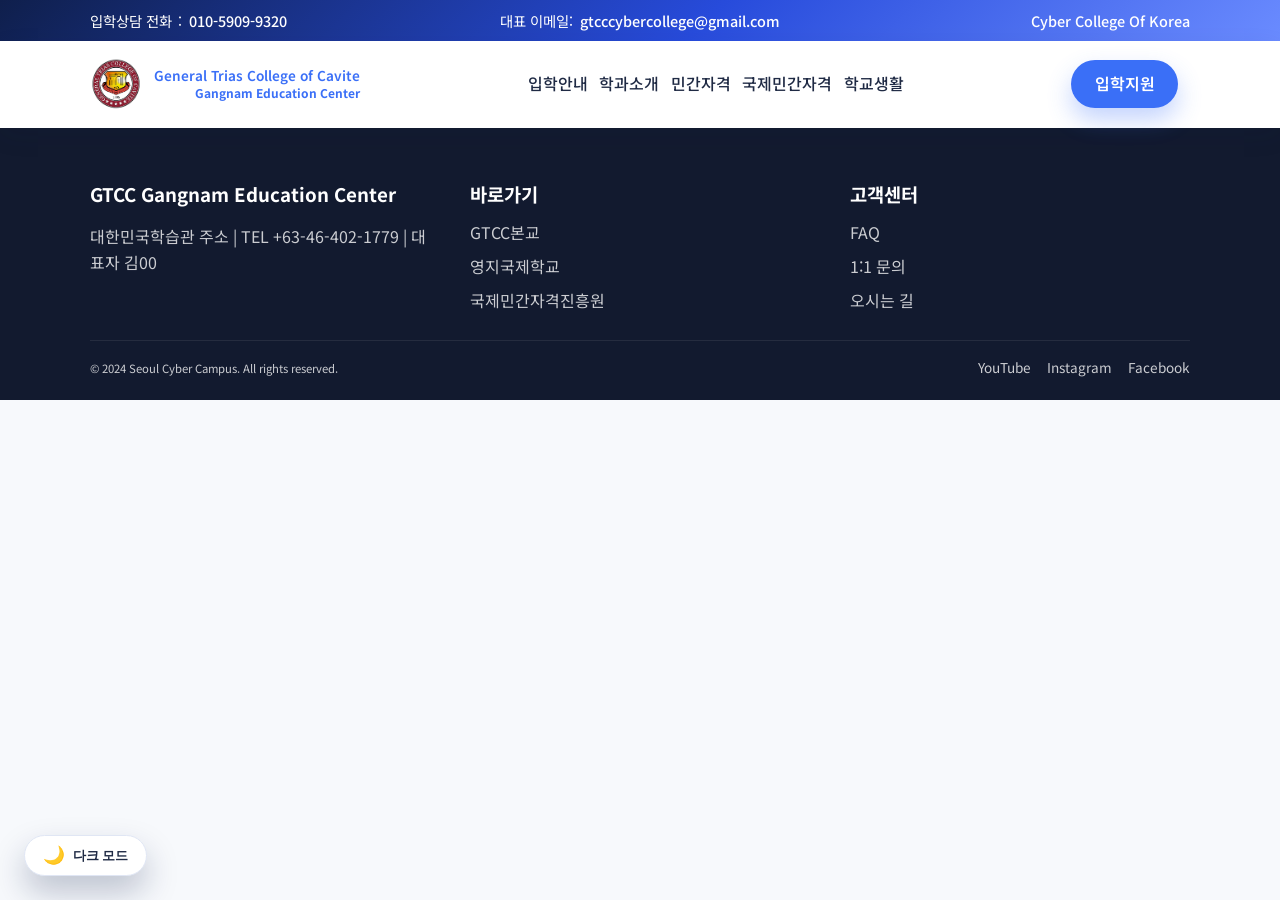
==== about.html @ 08adab17 "Initial commit" ====
<!DOCTYPE html>
<html lang="ko">
<head>
    <meta charset="UTF-8" />
    <meta name="viewport" content="width=device-width, initial-scale=1.0" />
    <title>대학소개 | GTCC</title>
    <link rel="icon" type="image/png" href="assets/icons/gtcc.png" />
    <link rel="stylesheet" href="assets/css/styles.css" />
    <link rel="preconnect" href="https://fonts.googleapis.com">
    <link rel="preconnect" href="https://fonts.gstatic.com" crossorigin>
    <link href="https://fonts.googleapis.com/css2?family=Noto+Sans+KR:wght@300;400;500;700&display=swap" rel="stylesheet">
</head>
<body>
    <div data-include="assets/partials/header.html"></div>

    <div data-include="assets/partials/footer.html"></div>

    <script src="assets/js/includes.js" defer></script>
    <script src="assets/js/main.js" defer></script>
</body>
</html>
---- assets/css/styles.css ----
:root {
    --primary: #3a6ff7;
    --primary-dark: #254fba;
    --accent: #ffe27a;
    --text: #1f2a44;
    --muted: #5c6884;
    --bg: #f7f9fc;
    --white: #ffffff;
    --border: #e0e6f4;
    font-family: 'Noto Sans KR', sans-serif;
}

body.theme-dark {
    --primary: #8596ff;
    --primary-dark: #5064e0;
    --accent: #ffd166;
    --text: #e6ecff;
    --muted: #a5b4d6;
    --bg: #0b1120;
    --white: #131d35;
    --border: rgba(133, 150, 210, 0.35);
    background: var(--bg);
    color: var(--text);
}

body.theme-dark a:hover,
body.theme-dark a:focus {
    color: var(--primary);
}

body.theme-dark .hero {
    --hero-background: radial-gradient(circle at top left, rgba(133, 150, 255, 0.18), transparent 60%),
        linear-gradient(135deg, #0f1c3d 0%, #050b1e 70%) !important;
    --hero-text-color: #e6ecff;
    --hero-body-color: rgba(230, 236, 255, 0.7);
}

body.theme-dark .quick-item,
body.theme-dark .highlight-card,
body.theme-dark .news-card,
body.theme-dark .guide-card,
body.theme-dark .stat-card,
body.theme-dark .resource-card,
body.theme-dark .detail-card,
body.theme-dark .program-card,
body.theme-dark .support-card,
body.theme-dark .contact-card,
body.theme-dark .info-card {
    box-shadow: 0 20px 40px rgba(2, 8, 26, 0.6);
}

body.theme-dark .site-footer {
    background: #080f1f;
    color: rgba(230, 236, 255, 0.82);
}

body.theme-dark .footer-links h3 {
    color: var(--text);
}

body.theme-dark .footer-bottom {
    border-top-color: rgba(133, 150, 210, 0.25);
}

* {
    box-sizing: border-box;
}

body {
    margin: 0;
    background: var(--bg);
    color: var(--text);
    font-family: 'Noto Sans KR', sans-serif;
    line-height: 1.6;
}



.sr-only {
    position: absolute;
    width: 1px;
    height: 1px;
    padding: 0;
    margin: -1px;
    overflow: hidden;
    clip: rect(0, 0, 0, 0);
    border: 0;
}

a {
    color: inherit;
    text-decoration: none;
}

a:hover,
a:focus {
    color: var(--primary-dark);
}

img {
    max-width: 100%;
    display: block;
}

.container {
    width: min(1100px, 92vw);
    margin: 0 auto;
}


.content-page {
    background: var(--white);
}

.page-hero {
    padding: 6rem 0 3rem;
    background: linear-gradient(135deg, var(--primary), var(--primary-dark));
    color: var(--white);
}

.page-hero .container {
    display: flex;
    flex-direction: column;
    gap: 0.75rem;
}

.page-category {
    display: inline-flex;
    align-items: center;
    gap: 0.25rem;
    padding: 0.35rem 0.8rem;
    border-radius: 999px;
    background: rgba(255, 255, 255, 0.18);
    font-size: 0.85rem;
    letter-spacing: 0.02em;
}

.page-body {
    padding: 3.5rem 0;
    background: var(--bg);
}

.page-body .container {
    display: grid;
    gap: 2.5rem;
    grid-template-columns: minmax(0, 2fr) minmax(0, 1fr);
    align-items: start;
}

.info-block,
.info-aside {
    background: var(--white);
    border-radius: 1.25rem;
    padding: 2.25rem;
    box-shadow: 0 20px 45px rgba(17, 29, 63, 0.08);
}

.info-block h2 {
    margin-top: 0;
    font-size: 1.75rem;
}

.info-list {
    margin: 1.5rem 0 0;
    padding-left: 1.2rem;
    display: grid;
    gap: 0.75rem;
    list-style: disc;
}

.info-list li {
    color: var(--muted);
    font-weight: 500;
}

.info-aside {
    display: flex;
    flex-direction: column;
    gap: 1rem;
}

.info-aside h3 {
    margin: 0;
    font-size: 1.25rem;
}

.info-aside__time {
    color: var(--muted);
    font-size: 0.95rem;
}

.info-aside .btn {
    text-align: center;
}

.map-section {
    position: relative;
    padding: clamp(3.5rem, 2.8rem + 2vw, 5rem) 0;
    background: linear-gradient(150deg, rgba(233, 240, 255, 0.65) 0%, rgba(255, 255, 255, 0.95) 55%, #ffffff 100%);
    overflow: hidden;
}

.map-section::before {
    content: "";
    position: absolute;
    top: -18%;
    right: -12%;
    width: clamp(16rem, 30vw, 24rem);
    height: clamp(16rem, 30vw, 24rem);
    background: radial-gradient(circle at center, rgba(58, 111, 247, 0.18), rgba(58, 111, 247, 0));
    filter: blur(0.25rem);
    z-index: 0;
}

.map-section::after {
    content: "";
    position: absolute;
    bottom: -22%;
    left: -16%;
    width: clamp(18rem, 32vw, 26rem);
    height: clamp(18rem, 32vw, 26rem);
    background: radial-gradient(circle at center, rgba(123, 154, 255, 0.12), rgba(123, 154, 255, 0));
    filter: blur(0.35rem);
    z-index: 0;
}

.map-section__grid {
    position: relative;
    display: grid;
    gap: clamp(1.8rem, 1.2rem + 2vw, 2.8rem);
    align-items: stretch;
    z-index: 1;
}

.map-card {
    background: var(--white);
    border-radius: 1.35rem;
    padding: clamp(1.75rem, 1.4rem + 1vw, 2.5rem);
    box-shadow: 0 28px 55px rgba(17, 29, 63, 0.12);
}

.map-section__details.map-card {
    padding: clamp(1.15rem, 0.95rem + 0.7vw, 1.7rem);
}

.map-section__details h2 {
    margin: 0 0 1rem;
    font-size: clamp(1.55rem, 1.2rem + 1.5vw, 1.95rem);
}

.map-section__details {
    display: flex;
    flex-direction: column;
    gap: clamp(0.75rem, 0.6rem + 0.5vw, 1.05rem);
}

.map-section__intro,
.map-section__details p {
    color: var(--muted);
    line-height: 1.8;
    font-size: clamp(0.98rem, 0.92rem + 0.4vw, 1.08rem);
}

.map-meta {
    margin-top: clamp(1.35rem, 1rem + 1vw, 1.85rem);
}

.map-section__details .map-meta {
    margin-top: clamp(0.9rem, 0.7rem + 0.6vw, 1.2rem);
}

.map-meta dl {
    margin: 0;
    display: grid;
    gap: clamp(0.65rem, 0.5rem + 0.4vw, 0.85rem);
}

.map-meta__row {
    display: grid;
    gap: 0.35rem;
}

.map-meta__row dt {
    font-weight: 700;
    color: var(--text);
    font-size: clamp(0.95rem, 0.9rem + 0.3vw, 1rem);
}

.map-meta__row dd {
    margin: 0;
    color: var(--muted);
    font-weight: 500;
    font-size: clamp(0.95rem, 0.88rem + 0.35vw, 1.05rem);
}

.map-section__embed {
    display: flex;
    flex-direction: column;
    gap: clamp(0.65rem, 0.55rem + 0.3vw, 0.9rem);
}

.map-section__embed.map-card {
    padding: clamp(1.3rem, 1.1rem + 0.9vw, 2.1rem);
}

.map-embed {
    position: relative;
    padding-bottom: 56.25%;
    height: 0;
    border-radius: 1.15rem;
    overflow: hidden;
    box-shadow: 0 24px 55px rgba(17, 29, 63, 0.12);
}

.map-embed iframe {
    position: absolute;
    inset: 0;
    width: 100%;
    height: 100%;
    border: 0;
}

.map-caption {
    margin: 0;
    font-size: clamp(0.88rem, 0.82rem + 0.3vw, 0.95rem);
    color: var(--muted);
}

.map-section__cta {
    margin-top: clamp(0.85rem, 0.7rem + 0.6vw, 1.2rem);
    width: fit-content;
}

.page-detail {
    padding: 3rem 0 5rem;
}

.page-detail .container {
    max-width: 860px;
}

.page-detail h2 {
    font-size: 1.75rem;
    margin-bottom: 1rem;
}

.page-detail p {
    color: var(--muted);
    font-size: 1.05rem;
    line-height: 1.8;
}

.info-block p {
    margin-top: 1rem;
    color: var(--muted);
    line-height: 1.7;
}

.info-block .lead {
    font-size: 1.05rem;
    font-weight: 600;
    color: var(--primary-dark);
}

.info-aside__lead {
    color: var(--muted);
    line-height: 1.6;
}

.contact-list {
    margin: 0;
    padding: 0;
    list-style: none;
    display: grid;
    gap: 0.75rem;
}

.contact-list li {
    display: flex;
    justify-content: space-between;
    gap: 1rem;
    font-weight: 600;
    color: var(--text);
}

.contact-list span {
    color: var(--muted);
    font-weight: 500;
}

.detail-grid {
    display: grid;
    gap: 1.75rem;
}

.detail-card {
    background: var(--white);
    border-radius: 1.25rem;
    padding: 2rem;
    box-shadow: 0 16px 40px rgba(17, 29, 63, 0.08);
}

.detail-card h3 {
    margin-top: 0;
    font-size: 1.35rem;
}

.detail-card p,
.detail-card li {
    color: var(--muted);
    line-height: 1.7;
}

.detail-card ul {
    margin: 1rem 0 0;
    padding-left: 1.1rem;
    display: grid;
    gap: 0.6rem;
}

.data-table {
    width: 100%;
    border-collapse: collapse;
    margin-top: 1.5rem;
    font-size: 0.98rem;
}

.data-table thead {
    background: var(--bg);
}

.data-table th,
.data-table td {
    border: 1px solid rgba(24, 37, 64, 0.08);
    padding: 0.85rem 1rem;
    text-align: left;
}

.badge-list {
    display: flex;
    flex-wrap: wrap;
    gap: 0.6rem;
    margin-top: 1rem;
}

.badge-list span {
    display: inline-flex;
    align-items: center;
    padding: 0.4rem 0.85rem;
    border-radius: 999px;
    background: rgba(58, 111, 247, 0.12);
    color: var(--primary-dark);
    font-weight: 600;
    font-size: 0.9rem;
}

.timeline {
    margin-top: 1.5rem;
    display: grid;
    gap: 1.1rem;
}

.timeline-item {
    border-left: 3px solid var(--primary);
    padding-left: 1rem;
}

.timeline-item strong {
    display: block;
    color: var(--text);
}

.resource-grid {
    display: grid;
    gap: 1rem;
}

.resource-grid a {
    display: inline-flex;
    align-items: center;
    justify-content: space-between;
    padding: 0.9rem 1.1rem;
    border-radius: 0.9rem;
    background: var(--bg);
    color: var(--text);
    font-weight: 600;
}

.resource-grid a span {
    color: var(--muted);
    font-weight: 500;
}

.status-grid {
    display: grid;
    gap: 1rem;
}

.status-card {
    display: flex;
    justify-content: space-between;
    padding: 1.2rem 1.4rem;
    border-radius: 1rem;
    background: var(--bg);
}

.status-card strong {
    font-size: 1.4rem;
    color: var(--primary-dark);
}

.status-card span {
    color: var(--muted);
}

.highlight-list {
    margin-top: 1.25rem;
    display: grid;
    gap: 0.75rem;
}

.highlight-list li {
    background: var(--bg);
    border-radius: 0.85rem;
    padding: 0.9rem 1.1rem;
    list-style: none;
    color: var(--muted);
    font-weight: 500;
}

.document-callout {
    margin-top: 1.5rem;
    padding: 1.1rem 1.3rem;
    border-radius: 0.9rem;
    background: rgba(58, 111, 247, 0.12);
    color: var(--primary-dark);
    font-weight: 600;
}

@media (min-width: 768px) {
    .detail-grid {
        grid-template-columns: repeat(2, minmax(0, 1fr));
    }

    .resource-grid {
        grid-template-columns: repeat(2, minmax(0, 1fr));
    }

    .status-grid {
        grid-template-columns: repeat(2, minmax(0, 1fr));
    }

    .map-section__grid {
        grid-template-columns: minmax(0, 1fr) minmax(0, 1.1fr);
        align-items: start;
    }
}

@media (max-width: 960px) {
    .page-body .container {
        grid-template-columns: 1fr;
    }
}

@media (max-width: 640px) {
    .detail-grid {
        grid-template-columns: 1fr;
    }

    .resource-grid {
        grid-template-columns: 1fr;
    }

    .status-grid {
        grid-template-columns: 1fr;
    }

    .map-card {
        border-radius: 1.1rem;
        padding: 1.6rem;
        box-shadow: 0 18px 40px rgba(17, 29, 63, 0.14);
    }

    .map-section__cta {
        width: 100%;
    }
}

.btn {
    display: inline-flex;
    align-items: center;
    justify-content: center;
    padding: 0.65rem 1.4rem;
    border-radius: 999px;
    font-weight: 600;
    border: 1px solid transparent;
    transition: transform 0.2s ease, box-shadow 0.2s ease;
}

.btn.primary {
    background: var(--primary);
    color: var(--white);
    box-shadow: 0 12px 24px rgba(58, 111, 247, 0.3);
}

.btn.primary:hover,
.btn.primary:focus {
    background: var(--primary-dark);
    transform: translateY(-1px);
}

.btn.ghost {
    background: transparent;
    color: var(--primary);
    border-color: var(--primary);
}

.btn.ghost:hover,
.btn.ghost:focus {
    background: rgba(58, 111, 247, 0.08);
    transform: translateY(-1px);
}

.dark-mode-toggle {
    position: fixed;
    left: 1.5rem;
    bottom: 1.5rem;
    display: inline-flex;
    align-items: center;
    gap: 0.5rem;
    padding: 0.65rem 1.1rem;
    border-radius: 999px;
    background: var(--white);
    color: var(--text);
    border: 1px solid var(--border);
    box-shadow: 0 16px 32px rgba(15, 31, 76, 0.25);
    cursor: pointer;
    z-index: 80;
    transition: transform 0.3s ease, box-shadow 0.3s ease, background 0.3s ease, color 0.3s ease,
        border-color 0.3s ease;
}

.dark-mode-toggle:hover,
.dark-mode-toggle:focus {
    transform: translateY(-2px);
    box-shadow: 0 18px 36px rgba(15, 31, 76, 0.3);
}

.dark-mode-toggle:focus {
    outline: 3px solid rgba(58, 111, 247, 0.35);
    outline-offset: 3px;
}

.dark-mode-toggle__icon {
    font-size: 1.1rem;
    line-height: 1;
}

.dark-mode-toggle__label {
    font-weight: 600;
}

body.theme-dark .dark-mode-toggle {
    border-color: rgba(133, 150, 210, 0.45);
    box-shadow: 0 20px 38px rgba(3, 8, 24, 0.55);
}

@media (max-width: 640px) {
    .dark-mode-toggle {
        left: 1rem;
        bottom: 1rem;
    }
}

.scroll-to-top {
    position: fixed;
    right: 1.5rem;
    bottom: 1.5rem;
    width: 3rem;
    height: 3rem;
    border-radius: 50%;
    background: var(--primary);
    color: var(--white);
    border: none;
    display: inline-flex;
    align-items: center;
    justify-content: center;
    box-shadow: 0 16px 32px rgba(15, 31, 76, 0.25);
    cursor: pointer;
    opacity: 0;
    visibility: hidden;
    transform: translateY(12px);
    transition: opacity 0.3s ease, transform 0.3s ease;
    z-index: 80;
}

.scroll-to-top:focus {
    outline: 3px solid rgba(58, 111, 247, 0.35);
    outline-offset: 3px;
}

.scroll-to-top svg {
    width: 1.2rem;
    height: 1.2rem;
    fill: currentColor;
}

.scroll-to-top.is-visible {
    opacity: 1;
    visibility: visible;
    transform: translateY(0);
}

.hero {
    background: var(
        --hero-background,
        radial-gradient(circle at top left, rgba(58, 111, 247, 0.16), transparent 60%),
        var(--white)
    );
    color: var(--hero-text-color, inherit);
    padding: 4.5rem 0;
}

.hero .container {
    display: grid;
    gap: 3rem;
    align-items: center;
    grid-template-columns: repeat(auto-fit, minmax(280px, 1fr));
}

.hero-text h1 {
    font-size: clamp(2.2rem, 4vw, 3rem);
    margin-bottom: 1rem;
}

.hero-text p {
    color: var(--hero-body-color, var(--muted));
    max-width: 32rem;
}

.badge {
    display: inline-block;
    padding: 0.35rem 0.8rem;
    border-radius: 999px;
    background: var(--accent);
    color: var(--text);
    font-weight: 600;
    margin-bottom: 1rem;
}

.hero-actions {
    display: flex;
    gap: 1rem;
    margin-top: 2rem;
}

.hero-visual {
    position: relative;
    min-height: 260px;
}

.floating-card {
    background: var(--floating-card-bg, var(--white));
    border-radius: 1.5rem;
    padding: 2rem;
    box-shadow: 0 22px 40px rgba(34, 57, 120, 0.12);
    max-width: 280px;
    margin-left: auto;
    color: var(--floating-card-color, var(--text));
}

.floating-card strong {
    display: block;
    font-size: 1.2rem;
    margin-bottom: 0.5rem;
}

.floating-card a {
    color: var(--floating-card-link, var(--primary));
}

.department-hero {
    background: linear-gradient(135deg, rgba(58, 111, 247, 0.16) 0%, rgba(23, 41, 92, 0.08) 60%, transparent 100%),
        var(--white);
    padding: 4rem 0 2.5rem;
}

.department-hero .container {
    display: grid;
    gap: 2rem;
}

.department-hero__layout {
    display: grid;
    gap: 2.5rem;
    grid-template-columns: minmax(0, 1fr);
    align-items: start;
}

.department-hero__summary {
    display: flex;
    flex-direction: column;
    gap: 1.25rem;
}

.department-hero__label {
    display: inline-flex;
    align-items: center;
    gap: 0.4rem;
    padding: 0.4rem 0.9rem;
    border-radius: 999px;
    background: rgba(58, 111, 247, 0.12);
    color: var(--primary-dark);
    font-weight: 600;
    font-size: 0.9rem;
}

.department-hero__label svg {
    width: 1rem;
    height: 1rem;
    fill: currentColor;
}

.department-hero h1 {
    margin: 1rem 0 0.75rem;
    font-size: clamp(2.2rem, 4vw, 3rem);
}

.department-hero p {
    color: var(--muted);
    max-width: 48rem;
    font-size: 1.05rem;
}

.department-meta {
    display: flex;
    flex-wrap: wrap;
    gap: 0.75rem 1.5rem;
    margin-top: 1.5rem;
}

.department-meta span {
    display: inline-flex;
    align-items: center;
    gap: 0.45rem;
    padding: 0.55rem 1rem;
    border-radius: 999px;
    background: var(--bg);
    color: var(--muted);
    font-weight: 600;
    font-size: 0.95rem;
}

.department-hero .department-tabs {
    margin-top: 2.5rem;
}

.department-tabs {
    border-top: 1px solid rgba(31, 42, 68, 0.08);
    border-bottom: 1px solid rgba(31, 42, 68, 0.08);
    background: var(--white);
}

.department-tabs__list {
    display: flex;
    flex-wrap: wrap;
    gap: 0.75rem;
    padding: 0.75rem 0;
}

.department-tabs [role="tab"] {
    display: inline-flex;
    align-items: center;
    gap: 0.35rem;
    padding: 0.55rem 1.2rem;
    border-radius: 999px;
    color: var(--muted);
    font-weight: 600;
    transition: background 0.2s ease, color 0.2s ease;
}

.department-tabs [role="tab"]:hover,
.department-tabs [role="tab"]:focus,
.department-tabs [role="tab"]:focus-visible {
    background: rgba(58, 111, 247, 0.12);
    color: var(--primary-dark);
}

.department-tabs [role="tab"].is-active {
    background: var(--primary);
    color: var(--white);
    box-shadow: 0 12px 24px rgba(58, 111, 247, 0.25);
}

.department-hero__faculty {
    background: var(--white);
    border-radius: 1.5rem;
    padding: 1.75rem 1.85rem;
    box-shadow: 0 18px 38px rgba(17, 29, 63, 0.08);
    display: flex;
    flex-direction: column;
    gap: 1.5rem;
}

.department-hero__faculty h2 {
    font-size: 1.35rem;
    margin: 0;
}

.department-hero__faculty-intro {
    color: var(--muted);
    font-size: 0.98rem;
    margin: 0;
    line-height: 1.7;
}

.department-hero__faculty-list {
    display: grid;
    gap: 1.1rem;
}

.faculty-card {
    display: flex;
    align-items: center;
    gap: 1rem;
    padding: 1.1rem 1.25rem;
    border-radius: 1.25rem;
    background: rgba(58, 111, 247, 0.08);
}

.faculty-card:nth-of-type(2n) {
    background: rgba(18, 184, 134, 0.08);
}

.faculty-card:nth-of-type(3n) {
    background: rgba(255, 123, 90, 0.08);
}

.faculty-card__photo {
    width: 8.5rem;
    height: 8.5rem;
    border-radius: 1.1rem;
    overflow: hidden;
    flex-shrink: 0;
    box-shadow: 0 12px 24px rgba(17, 29, 63, 0.12);
}

.faculty-card__photo img {
    width: 100%;
    height: 100%;
    object-fit: cover;
    display: block;
}

.faculty-card__body {
    display: flex;
    flex-direction: column;
    gap: 0.3rem;
}

.faculty-card__name {
    font-weight: 700;
    font-size: 1.05rem;
    margin: 0;
}

.faculty-card__role {
    margin: 0;
    color: var(--primary-dark);
    font-weight: 600;
    font-size: 0.95rem;
}

.faculty-card__focus {
    margin: 0;
    color: var(--muted);
    font-size: 0.9rem;
}

@media (max-width: 960px) {
    .department-hero__layout {
        grid-template-columns: 1fr;
    }

    .department-hero__faculty {
        padding: 1.5rem;
    }
}

@media (max-width: 640px) {
    .faculty-card {
        align-items: flex-start;
    }

    .faculty-card__photo {
        width: 7.2rem;
        height: 7.2rem;
        border-radius: 0.9rem;
    }
}

.department-section {
    padding: 3.5rem 0;
}

.department-hero + .department-section {
    padding-top: 0;
}

.department-section:nth-of-type(even) {
    background: var(--bg);
}

.department-layout {
    display: grid;
    gap: 2.5rem;
}

.department-layout--split {
    grid-template-columns: repeat(auto-fit, minmax(280px, 1fr));
    align-items: start;
    gap: 3rem;
}

.department-section h2 {
    margin: 0 0 1.25rem;
    font-size: clamp(1.75rem, 3vw, 2.3rem);
}

.department-section p {
    color: var(--muted);
    line-height: 1.8;
    font-size: 1.02rem;
}

.department-list {
    list-style: none;
    margin: 2rem 0 0;
    padding: 0;
    display: grid;
    gap: 1.5rem;
}

.department-list li {
    background: var(--white);
    border-radius: 1.25rem;
    padding: 1.6rem 1.8rem;
    box-shadow: 0 18px 40px rgba(17, 29, 63, 0.08);
    position: relative;
}

.department-list li::before {
    content: '';
    position: absolute;
    top: 1.8rem;
    left: 1.4rem;
    width: 0.55rem;
    height: 0.55rem;
    border-radius: 0.2rem;
    background: var(--primary);
    box-shadow: 0 0 0 6px rgba(58, 111, 247, 0.15);
}

.department-list__title {
    margin: 0 0 0.4rem 1.6rem;
    font-size: 1.15rem;
    font-weight: 700;
    color: var(--text);
}

.department-list__subtitle {
    margin: 0 0 0.75rem 1.6rem;
    color: var(--primary-dark);
    font-weight: 600;
    font-size: 0.95rem;
    letter-spacing: 0.01em;
}

.department-list__body {
    margin: 0 0 0 1.6rem;
    color: var(--muted);
    line-height: 1.75;
}

.department-cards {
    display: grid;
    gap: 1.5rem;
}

.department-card {
    background: var(--white);
    border-radius: 1.2rem;
    padding: 1.8rem;
    box-shadow: 0 18px 40px rgba(17, 29, 63, 0.08);
}

.department-card h3 {
    margin: 0 0 0.75rem;
    font-size: 1.2rem;
}

.department-card ul {
    margin: 0;
    padding-left: 1.1rem;
    display: grid;
    gap: 0.55rem;
    color: var(--muted);
    line-height: 1.7;
}

.career-grid {
    display: grid;
    gap: 1.4rem;
}

.career-card {
    background: var(--white);
    border-radius: 1.2rem;
    padding: 1.6rem 1.8rem;
    box-shadow: 0 16px 32px rgba(17, 29, 63, 0.08);
}

.career-card strong {
    display: block;
    margin-bottom: 0.65rem;
    font-size: 1.15rem;
}

.department-cta {
    display: flex;
    flex-wrap: wrap;
    gap: 1rem;
    margin-top: 2rem;
}

.department-cta .btn {
    min-width: 180px;
}

@media (min-width: 768px) {
    .department-cards {
        grid-template-columns: repeat(2, minmax(0, 1fr));
    }

    .career-grid {
        grid-template-columns: repeat(3, minmax(0, 1fr));
    }
}

@media (max-width: 720px) {
    .department-hero {
        padding: 3.2rem 0 2rem;
    }

    .department-list li::before {
        left: 1.1rem;
    }

    .department-list__title,
    .department-list__subtitle,
    .department-list__body {
        margin-left: 1.35rem;
    }
}

.hero-slider {
    position: relative;
    border-radius: 1.5rem;
    overflow: hidden;
    padding-bottom: 4.5rem;
    background: var(--hero-background, var(--bg));
    transition: background 0.6s ease;
}

.hero-slider__track {
    position: relative;
    overflow: hidden;
    border-radius: inherit;
    box-shadow: 0 28px 48px rgba(15, 31, 76, 0.16);
    transition: height 0.6s ease;
    background: transparent;
    min-height: 40vh;
}

.hero-slide {
    display: block;
    margin: 0;
    width: 100%;
    --badge-background: var(--accent);
    --badge-color: var(--text);
    --hero-text-color: var(--text);
    --hero-body-color: var(--muted);
    --hero-ghost-color: var(--primary);
    --hero-ghost-border: var(--primary);
    --hero-ghost-hover: rgba(58, 111, 247, 0.08);
    --floating-card-bg: var(--white);
    --floating-card-color: var(--text);
    --floating-card-link: var(--primary);
}

.hero-slider .hero-slide {
    position: relative;
    display: flex;
    flex-direction: column;
    justify-content: center;
    align-items: center;
    min-height: 40vh;
    background-repeat: no-repeat;
    background-position: center;
    background-size: cover;
}

.hero-slider .slide-inner {
    width: min(1100px, 100%);
    max-width: 100%;
    margin-inline: auto;
    padding-inline: clamp(1.5rem, 5vw, 3.5rem);
    box-sizing: border-box;
}

.hero-slider .hero-slide > * {
    margin-bottom: 0;
}

.hero-slider .hero-slide img.bg {
    position: absolute;
    inset: 0;
    width: 100%;
    height: 100%;
    object-fit: cover;
    z-index: -1;
}

.hero-slide .hero-text h1 {
    color: var(--hero-text-color, var(--text));
}

.hero-slide .hero-text p {
    color: var(--hero-body-color, var(--muted));
}

.hero-slide .badge {
    background: var(--badge-background, var(--accent));
    color: var(--badge-color, var(--text));
}

.hero-slide .btn.ghost {
    color: var(--hero-ghost-color, var(--primary));
    border-color: var(--hero-ghost-border, var(--primary));
}

.hero-slide .btn.ghost:hover,
.hero-slide .btn.ghost:focus {
    background: var(--hero-ghost-hover, rgba(58, 111, 247, 0.08));
}

.hero-slide .floating-card {
    background: var(--floating-card-bg, var(--white));
    color: var(--floating-card-color, var(--text));
    box-shadow: 0 22px 40px rgba(34, 57, 120, 0.12);
}

.hero-slide .floating-card a {
    color: var(--floating-card-link, var(--primary));
}

.js-enabled .hero-slider__track {
    min-height: 40vh;
}

.js-enabled .hero-slide {
    position: absolute;
    inset: 0;
    opacity: 0;
    visibility: hidden;
    pointer-events: none;
    transition: opacity 0.6s ease;
}

.js-enabled .hero-slide.is-active {
    position: relative;
    opacity: 1;
    visibility: visible;
    pointer-events: auto;
    z-index: 1;
}

.hero-slider__controls {
    position: absolute;
    top: 50%;
    left: 0;
    right: 0;
    display: flex;
    align-items: center;
    justify-content: space-between;
    padding: 0 1.5rem;
    pointer-events: none;
    transform: translateY(-50%);
    z-index: 5;
}

.hero-slider__control {
    pointer-events: auto;
    width: 44px;
    height: 44px;
    border-radius: 50%;
    border: none;
    background: rgba(255, 255, 255, 0.92);
    color: var(--primary);
    font-size: 1.75rem;
    line-height: 1;
    display: grid;
    place-items: center;
    box-shadow: 0 16px 32px rgba(15, 31, 76, 0.18);
    transition: transform 0.2s ease, box-shadow 0.2s ease;
}

.hero-slider__control:hover,
.hero-slider__control:focus {
    transform: translateY(-2px);
    box-shadow: 0 20px 40px rgba(15, 31, 76, 0.22);
}

.hero-slider__dots {
    position: absolute;
    left: 50%;
    bottom: 0.75rem;
    transform: translateX(-50%);
    display: flex;
    align-items: center;
    justify-content: center;
    gap: 0.75rem;
    z-index: 5;
}

.hero-slider__dot {
    width: 12px;
    height: 12px;
    border-radius: 999px;
    border: none;
    background: rgba(255, 255, 255, 0.55);
    padding: 0;
    transition: transform 0.2s ease, background 0.2s ease;
}

.hero-slider__dot.is-active {
    background: var(--primary);
    transform: scale(1.15);
}

.hero-slider__dot:focus {
    outline: 2px solid var(--primary);
    outline-offset: 2px;
}

@media (max-width: 768px) {
    .hero-slider {
        padding-bottom: 3.75rem;
    }

    .hero-slider__controls {
        display: none;
    }

    .hero-slider__dots {
        bottom: 0.5rem;
        gap: 0.6rem;
    }

    .js-enabled .hero-slider__track {
        min-height: 40vh;
    }

    .hero-slider__track {
        border-radius: 1.5rem;
    }
}

.quick-links {
    padding: 2.5rem 0;
}

.quick-links .container {
    display: grid;
    gap: 1rem;
    grid-template-columns: repeat(auto-fit, minmax(220px, 1fr));
}

.quick-item {
    display: flex;
    gap: 1rem;
    align-items: center;
    padding: 1.25rem;
    border-radius: 1rem;
    background: var(--white);
    box-shadow: 0 8px 20px rgba(19, 33, 68, 0.08);
    transition: transform 0.2s ease, box-shadow 0.2s ease;
}

.quick-item:hover,
.quick-item:focus {
    transform: translateY(-3px);
    box-shadow: 0 14px 30px rgba(19, 33, 68, 0.12);
}

.quick-item .icon {
    font-size: 2rem;
}

.section {
    padding: 4rem 0;
}

.section-heading {
    display: flex;
    justify-content: space-between;
    align-items: baseline;
    gap: 1rem;
    margin-bottom: 2.5rem;
}

.section-heading p {
    color: var(--muted);
}

.split {
    display: grid;
    gap: 3rem;
    grid-template-columns: repeat(auto-fit, minmax(280px, 1fr));
    align-items: start;
}

.feature-list {
    padding: 0;
    margin: 2rem 0;
    list-style: none;
    display: grid;
    gap: 0.75rem;
}

.feature-list li {
    padding-left: 1.5rem;
    position: relative;
}

.feature-list li::before {
    content: "•";
    position: absolute;
    left: 0;
    color: var(--primary);
}

.highlight-card {
    background: linear-gradient(160deg, rgba(58, 111, 247, 0.12), rgba(58, 111, 247, 0));
    border-radius: 1.5rem;
    padding: 2.5rem;
    box-shadow: inset 0 0 0 1px rgba(58, 111, 247, 0.16);
}

.highlight-card__title {
    font-size: 1.5rem;
    font-weight: 700;
    margin-bottom: 1.5rem;
}

.highlight-card .stat {
    display: flex;
    align-items: baseline;
    gap: 0.5rem;
    margin-bottom: 1rem;
}

.highlight-card .label--center-bold {
    display: block;
    width: 100%;
    text-align: center;
    font-weight: 700;
}

.highlight-card .number {
    font-size: 2.8rem;
    font-weight: 700;
}

.process-steps {
    list-style: none;
    padding: 0;
    margin: 0;
    display: grid;
    gap: 1rem;
}

.process-step {
    display: grid;
    grid-template-columns: auto 1fr;
    gap: 1rem;
    align-items: flex-start;
}

.process-step__index {
    display: inline-flex;
    align-items: center;
    justify-content: center;
    width: 2.5rem;
    height: 2.5rem;
    border-radius: 999px;
    background: var(--primary);
    color: var(--white);
    font-weight: 700;
}

.process-step__example {
    margin-top: 0.35rem;
    color: var(--text-subtle);
    font-size: 0.95rem;
}

.about-slider {
    position: relative;
    border-radius: 1.5rem;
    overflow: hidden;
    background: linear-gradient(160deg, rgba(58, 111, 247, 0.12), rgba(58, 111, 247, 0));
    box-shadow: inset 0 0 0 1px rgba(58, 111, 247, 0.16);
    display: flex;
    flex-direction: column;
}

.about-slider__track {
    position: relative;
}

.about-slide {
    display: none;
    margin: 0;
    color: inherit;
    background: rgba(255, 255, 255, 0.72);
}

.about-slide.is-active {
    display: block;
}

.about-slide img {
    display: block;
    width: 100%;
    height: clamp(220px, 35vw, 320px);
    object-fit: cover;
}

.about-slide figcaption {
    padding: 1.5rem;
    font-size: 0.95rem;
    line-height: 1.6;
    color: var(--muted-dark, #344255);
}

.about-slider__controls {
    position: absolute;
    top: 50%;
    left: 0;
    width: 100%;
    display: flex;
    justify-content: space-between;
    padding: 0 1rem;
    transform: translateY(-50%);
    pointer-events: none;
}

.about-slider__control {
    pointer-events: auto;
    width: 2.5rem;
    height: 2.5rem;
    border-radius: 50%;
    border: none;
    background: rgba(15, 23, 42, 0.55);
    color: #ffffff;
    font-size: 1.25rem;
    display: flex;
    align-items: center;
    justify-content: center;
    cursor: pointer;
    transition: background 0.2s ease;
}

.about-slider__control:hover,
.about-slider__control:focus-visible {
    background: rgba(58, 111, 247, 0.85);
}

.about-slider__dots {
    display: flex;
    justify-content: center;
    gap: 0.5rem;
    padding: 1rem 0 1.25rem;
}

.about-slider__dot {
    width: 0.75rem;
    height: 0.75rem;
    border-radius: 50%;
    border: none;
    background: rgba(58, 111, 247, 0.3);
    cursor: pointer;
    transition: transform 0.2s ease, background 0.2s ease;
}

.about-slider__dot.is-active {
    background: var(--primary);
    transform: scale(1.1);
}

.about-slider__dot:focus-visible {
    outline: 2px solid var(--primary);
    outline-offset: 2px;
}

@media (prefers-reduced-motion: reduce) {
    .about-slider__control,
    .about-slider__dot {
        transition: none;
    }
}


.program-grid {
    display: grid;
    gap: 1.5rem;
    grid-template-columns: repeat(2, minmax(0, 1fr));
}

@media (max-width: 768px) {
    .program-grid {
        grid-template-columns: 1fr;
    }
}

.program-card {
    background: var(--white);
    border-radius: 1.25rem;
    padding: 1.75rem;
    box-shadow: 0 12px 24px rgba(34, 57, 120, 0.08);
    display: flex;
    flex-direction: column;
    gap: 1rem;
}

.program-card h3 {
    margin: 0;
}

.program-card a {
    font-weight: 600;
    color: var(--primary);
}

.hero--lecture {
    background: linear-gradient(135deg, rgba(58, 111, 247, 0.14) 0%, rgba(255, 226, 122, 0.18) 45%, rgba(255, 255, 255, 0.9) 100%);
}

.lecture-library {
    background: linear-gradient(180deg, rgba(58, 111, 247, 0.08), transparent 65%);
}

.lecture-grid {
    display: grid;
    gap: 1.75rem;
    grid-template-columns: repeat(auto-fit, minmax(280px, 1fr));
}

.lecture-card {
    background: var(--white);
    border-radius: 1.25rem;
    box-shadow: 0 16px 32px rgba(31, 42, 68, 0.12);
    display: flex;
    flex-direction: column;
    overflow: hidden;
}

.lecture-media {
    position: relative;
    aspect-ratio: 16 / 9;
    background: rgba(58, 111, 247, 0.18);
}

.lecture-media iframe {
    position: absolute;
    inset: 0;
    width: 100%;
    height: 100%;
    border: 0;
}

.lecture-body {
    padding: 1.75rem;
    display: flex;
    flex-direction: column;
    gap: 0.75rem;
}

.lecture-number {
    font-size: 0.85rem;
    font-weight: 700;
    letter-spacing: 0.08em;
    text-transform: uppercase;
    color: var(--primary);
}

.lecture-meta {
    list-style: none;
    margin: 0;
    padding: 0;
    display: grid;
    gap: 0.45rem;
}

.lecture-meta li {
    position: relative;
    padding-left: 1.4rem;
    color: var(--muted);
}

.lecture-meta li::before {
    content: "•";
    position: absolute;
    left: 0;
    top: 0;
    color: var(--primary);
    font-weight: 700;
}

.lecture-meta strong {
    color: var(--text);
    font-weight: 600;
}

.admissions {
    background: var(--white);
}

.info-list {
    display: grid;
    gap: 1.25rem;
}

.info-list div {
    background: rgba(58, 111, 247, 0.06);
    padding: 1rem 1.25rem;
    border-radius: 1rem;
}

.info-list dt {
    font-weight: 600;
}

.admission-card {
    background: linear-gradient(180deg, rgba(58, 111, 247, 0.14), rgba(58, 111, 247, 0.04));
    border-radius: 1.5rem;
    padding: 2rem;
    box-shadow: 0 20px 36px rgba(34, 57, 120, 0.14);
}

.admission-card form {
    display: grid;
    gap: 1rem;
}

.admission-card label {
    display: grid;
    gap: 0.35rem;
    font-size: 0.9rem;
}

.admission-card input {
    padding: 0.75rem 1rem;
    border-radius: 0.9rem;
    border: 1px solid var(--border);
    font: inherit;
}

.news {
    background: var(--white);
}

.news-grid {
    display: grid;
    gap: 1.5rem;
    grid-template-columns: repeat(auto-fit, minmax(240px, 1fr));
    align-items: stretch;
}

.news-card {
    padding: 1.75rem;
    border-radius: 1.25rem;
    border: 1px solid var(--border);
    background: var(--white);
    display: grid;
    gap: 0.75rem;
    align-content: start;
    height: 100%;
}

#news .news-card {
    padding-block: calc(1.75rem * 2 / 3);
    gap: 0.5rem;
}

#news .news-card .feature-list {
    margin: 0.75rem 0 0;
    gap: 0.5rem;
}

.news-card .tag {
    font-size: 0.75rem;
    font-weight: 700;
    color: var(--primary);
}

.support {
    background: radial-gradient(circle at center, rgba(58, 111, 247, 0.06), transparent 60%);
}

.support-list {
    list-style: none;
    padding: 0;
    margin: 2rem 0 0;
    display: grid;
    gap: 1rem;
}

.support-list li {
    background: var(--white);
    border-radius: 1.25rem;
    padding: 1.5rem;
    box-shadow: 0 12px 26px rgba(34, 57, 120, 0.1);
    display: grid;
    gap: 0.35rem;
}

.support-cta {
    background: linear-gradient(180deg, rgba(255, 226, 122, 0.4), rgba(255, 226, 122, 0.1));
    border-radius: 1.5rem;
    padding: 2.5rem;
    display: grid;
    gap: 1.5rem;
}

.support-cta--newsletter {
    position: relative;
    overflow: hidden;
    background: radial-gradient(circle at 12% 15%, rgba(255, 255, 255, 0.9), transparent 55%),
        radial-gradient(circle at 90% 10%, rgba(255, 218, 124, 0.45), transparent 60%),
        linear-gradient(160deg, rgba(255, 214, 153, 0.65), rgba(255, 243, 214, 0.85));
    border: 1px solid rgba(255, 186, 95, 0.4);
    box-shadow: 0 22px 44px rgba(206, 138, 19, 0.18);
    color: #402300;
}

.support-cta--newsletter::after {
    content: "";
    position: absolute;
    inset: auto -30% -50% -30%;
    height: 240px;
    background: radial-gradient(circle, rgba(255, 255, 255, 0.65), transparent 70%);
    opacity: 0.75;
    pointer-events: none;
}

.support-cta--newsletter h3 {
    font-size: clamp(1.75rem, 3.5vw, 2.25rem);
    font-weight: 800;
    margin: 0;
    color: inherit;
}

.support-cta--newsletter p {
    margin: 0;
    color: rgba(64, 35, 0, 0.75);
}

.support-cta__eyebrow {
    display: inline-flex;
    align-items: center;
    gap: 0.45rem;
    font-size: 0.85rem;
    letter-spacing: 0.08em;
    font-weight: 700;
    text-transform: uppercase;
    color: rgba(64, 35, 0, 0.7);
}

.support-cta__eyebrow::before {
    content: "";
    width: 32px;
    height: 1.5px;
    background: currentColor;
    opacity: 0.4;
}

.support-cta__form {
    display: grid;
    gap: 1rem;
}

.support-cta__field {
    display: grid;
    gap: 0.5rem;
}

.support-cta__field-label {
    font-weight: 600;
    font-size: 0.95rem;
    color: rgba(64, 35, 0, 0.85);
}

.support-cta__field-control {
    display: flex;
    align-items: center;
    gap: 0.75rem;
    padding: 0.85rem 1rem;
    border-radius: 999px;
    background: rgba(255, 255, 255, 0.65);
    border: 1px solid rgba(255, 186, 95, 0.4);
    box-shadow: inset 0 1px 0 rgba(255, 255, 255, 0.8);
    transition: border-color 0.2s ease, box-shadow 0.2s ease;
}

.support-cta__field-icon {
    display: inline-flex;
    color: rgba(64, 35, 0, 0.6);
}

.support-cta__field-control input[type='email'] {
    flex: 1;
    border: 0;
    background: transparent;
    font-size: 1rem;
    color: #2c1700;
    padding: 0;
}

.support-cta__field-control input[type='email']::placeholder {
    color: rgba(64, 35, 0, 0.45);
}

.support-cta__field-control:focus-within {
    border-color: rgba(255, 140, 0, 0.65);
    box-shadow: 0 0 0 4px rgba(255, 194, 102, 0.35);
}

.support-cta--newsletter .btn.primary {
    justify-self: start;
    padding-inline: 1.75rem;
    border-radius: 999px;
    font-weight: 700;
    box-shadow: 0 14px 28px rgba(210, 132, 0, 0.25);
}

.support-cta--newsletter .btn.primary:hover,
.support-cta--newsletter .btn.primary:focus-visible {
    transform: translateY(-1px);
    box-shadow: 0 18px 34px rgba(210, 132, 0, 0.3);
}

.support-cta__feedback {
    margin: 0;
    font-size: 0.9rem;
    color: rgba(64, 35, 0, 0.65);
    min-height: 1.2em;
}

@media (max-width: 640px) {
    .support-cta--newsletter {
        padding: 2rem;
    }

    .support-cta--newsletter::after {
        inset: auto -50% -60% -50%;
    }

    .support-cta__form {
        gap: 0.85rem;
    }

    .support-cta--newsletter .btn.primary {
        width: 100%;
        justify-content: center;
    }
}

.support-cta.events-register {
    position: relative;
    overflow: hidden;
    background: radial-gradient(circle at top right, rgba(255, 255, 255, 0.85), rgba(255, 220, 124, 0.35))
            no-repeat,
        linear-gradient(160deg, rgba(255, 189, 90, 0.35), rgba(255, 239, 195, 0.25));
    border: 1px solid rgba(255, 184, 77, 0.35);
    box-shadow: 0 20px 40px rgba(209, 148, 15, 0.18);
    padding: clamp(2rem, 5vw, 3rem);
    gap: clamp(1.5rem, 4vw, 2.25rem);
}

.support-cta.events-register::before {
    content: "";
    position: absolute;
    inset: -40% auto auto -10%;
    width: 320px;
    height: 320px;
    background: radial-gradient(circle, rgba(255, 255, 255, 0.35), transparent 70%);
    opacity: 0.6;
    pointer-events: none;
    transform: rotate(15deg);
}

.support-cta.events-register .cta-content,
.support-cta.events-register .cta-actions {
    position: relative;
    z-index: 1;
}

.support-cta.events-register .cta-content {
    display: grid;
    gap: 1rem;
}

.support-cta.events-register .cta-eyebrow {
    display: inline-flex;
    align-items: center;
    gap: 0.5rem;
    font-size: 0.85rem;
    letter-spacing: 0.08em;
    text-transform: uppercase;
    font-weight: 700;
    color: rgba(120, 71, 0, 0.85);
}

.support-cta.events-register .cta-eyebrow::before {
    content: "";
    width: 30px;
    height: 1.5px;
    background: currentColor;
    opacity: 0.5;
}

.support-cta.events-register h3 {
    font-size: clamp(1.65rem, 3.5vw, 2rem);
    font-weight: 800;
    line-height: 1.3;
    color: #4d2b00;
    margin: 0;
}

.support-cta.events-register p {
    margin: 0;
    color: rgba(77, 43, 0, 0.8);
    font-size: 1rem;
    line-height: 1.7;
}

.support-cta.events-register .feature-list {
    margin: 0;
    padding-left: 1.15rem;
    display: grid;
    gap: 0.75rem;
    color: rgba(77, 43, 0, 0.82);
}

.support-cta.events-register .feature-list strong {
    font-weight: 700;
    color: #4d2b00;
}

.support-cta.events-register .cta-actions {
    display: grid;
    gap: 0.75rem;
    align-content: start;
}

.support-cta.events-register .btn.primary {
    background: linear-gradient(135deg, #ff9933, #ff7b00);
    border: none;
    box-shadow: 0 14px 24px rgba(255, 139, 40, 0.35);
}

.support-cta.events-register .btn.primary:hover,
.support-cta.events-register .btn.primary:focus-visible {
    transform: translateY(-1px);
    box-shadow: 0 16px 28px rgba(255, 139, 40, 0.5);
}

.support-cta.events-register .btn.ghost {
    border-color: rgba(77, 43, 0, 0.35);
    color: #4d2b00;
    background: rgba(255, 255, 255, 0.6);
    backdrop-filter: blur(6px);
}

.support-cta.events-register .btn.ghost:hover,
.support-cta.events-register .btn.ghost:focus-visible {
    border-color: rgba(77, 43, 0, 0.55);
    background: rgba(255, 255, 255, 0.85);
}

@media (min-width: 768px) {
    .support-cta.events-register {
        grid-template-columns: 1.5fr minmax(0, 1fr);
        align-items: center;
    }

    .support-cta.events-register .cta-actions {
        justify-self: end;
    }
}

.support-cta__intro {
    margin: 0;
    color: var(--text-subtle);
    line-height: 1.6;
}

.comparison-grid {
    display: grid;
    gap: 1.25rem;
}

@media (min-width: 768px) {
    .comparison-grid {
        grid-template-columns: repeat(2, minmax(0, 1fr));
    }
}

.comparison-card {
    background: rgba(255, 255, 255, 0.72);
    border-radius: 1.25rem;
    padding: 1.5rem;
    box-shadow: 0 10px 28px rgba(140, 100, 0, 0.12);
    backdrop-filter: blur(8px);
    display: grid;
    gap: 0.65rem;
}

.comparison-card h4 {
    font-size: 1.15rem;
    font-weight: 700;
    margin: 0;
}

.comparison-card p {
    margin: 0;
    line-height: 1.55;
}

.campus-video {
    display: grid;
    gap: 0.75rem;
}

.campus-video h4 {
    font-size: 1.25rem;
    font-weight: 600;
}

.video-slider {
    display: grid;
    gap: 1.25rem;
}

.video-slider__viewport {
    position: relative;
}

.video-slider__track {
    position: relative;
}

.video-slider__slide {
    display: none;
}

.video-slider__slide.is-active {
    display: block;
    animation: videoSlideFade 360ms ease;
}

.video-slider__controls {
    display: flex;
    align-items: center;
    justify-content: center;
    gap: 1rem;
    flex-wrap: wrap;
}

.video-slider__nav {
    width: 2.5rem;
    height: 2.5rem;
    border-radius: 999px;
    border: 1px solid rgba(15, 31, 76, 0.16);
    background: var(--white);
    color: var(--primary-dark);
    display: inline-flex;
    align-items: center;
    justify-content: center;
    font-size: 1.5rem;
    transition: background 160ms ease, color 160ms ease, border-color 160ms ease, box-shadow 160ms ease;
}

.video-slider__nav:hover,
.video-slider__nav:focus {
    background: rgba(58, 111, 247, 0.1);
    color: var(--primary);
    border-color: rgba(58, 111, 247, 0.28);
    box-shadow: 0 10px 20px rgba(15, 31, 76, 0.08);
}

.video-slider__dots {
    display: flex;
    gap: 0.5rem;
    flex-wrap: wrap;
    justify-content: center;
}

.video-slider__dot {
    width: 0.75rem;
    height: 0.75rem;
    border-radius: 999px;
    background: rgba(15, 31, 76, 0.2);
    border: 0;
    padding: 0;
    transition: background 160ms ease, transform 160ms ease;
}

.video-slider__dot.is-active,
.video-slider__dot:focus,
.video-slider__dot:hover {
    background: var(--primary);
    transform: scale(1.1);
}

.video-slider__dot:focus-visible,
.video-slider__nav:focus-visible {
    outline: 3px solid rgba(58, 111, 247, 0.45);
    outline-offset: 3px;
}

@keyframes videoSlideFade {
    from {
        opacity: 0.4;
        transform: translateY(6px);
    }

    to {
        opacity: 1;
        transform: translateY(0);
    }
}

.campus-video__description {
    color: var(--muted);
    line-height: 1.6;
}

.campus-picture {
    display: grid;
    gap: 0.75rem;
}

.campus-picture h4 {
    font-size: 1.25rem;
    font-weight: 600;
}

.campus-picture__description {
    color: var(--muted);
    line-height: 1.6;
}

.picture-wrapper {
    position: relative;
    width: 100%;
    padding-bottom: 62.5%;
    border-radius: 1.25rem;
    overflow: hidden;
    box-shadow: 0 20px 40px rgba(34, 57, 120, 0.14);
    background: linear-gradient(160deg, rgba(58, 111, 247, 0.08), rgba(58, 111, 247, 0.22));
}

body.theme-dark .picture-wrapper {
    box-shadow: 0 20px 40px rgba(3, 8, 24, 0.55);
    background: linear-gradient(160deg, rgba(58, 111, 247, 0.18), rgba(58, 111, 247, 0.35));
}

.picture-wrapper img {
    position: absolute;
    inset: 0;
    width: 100%;
    height: 100%;
    object-fit: cover;
}

.stats {
    background: var(--white);
    padding: 3rem 0;
}

.stats .container {
    display: grid;
    gap: 1rem;
    grid-template-columns: repeat(auto-fit, minmax(140px, 1fr));
}

.stat-card {
    background: rgba(58, 111, 247, 0.08);
    border-radius: 1rem;
    text-align: center;
    padding: 1.5rem 1rem;
    font-weight: 600;
}

.stat-card strong {
    display: block;
    font-size: 2rem;
}

.cta-banner {
    padding: 1.33rem 0;
    background: linear-gradient(135deg, rgba(58, 111, 247, 0.9), rgba(58, 111, 247, 0.7));
    color: var(--white);
    text-align: center;
}

.cta-banner p {
    max-width: 32rem;
    margin: 0.75rem auto 1.33rem;
}

.video-showcase {
    padding: 4rem 0;
    background: var(--white);
}

.video-showcase h2 {
    text-align: center;
    font-size: 2rem;
    margin-bottom: 0.75rem;
}

.video-showcase .video-description {
    text-align: center;
    max-width: 38rem;
    margin: 0 auto 2rem;
    color: var(--muted);
}

.video-wrapper {
    position: relative;
    width: min(960px, 100%);
    margin: 0 auto;
    padding-bottom: 56.25%;
    border-radius: 1rem;
    overflow: hidden;
    box-shadow: 0 20px 40px rgba(15, 31, 76, 0.15);
    background: #000;
}

.video-wrapper iframe {
    position: absolute;
    inset: 0;
    width: 100%;
    height: 100%;
    border: 0;
}

.site-footer {
    background: #121a2f;
    color: rgba(255, 255, 255, 0.78);
    padding: 2rem 0 1.33rem;
}

.site-footer .logo {
    display: block;
    margin: 0 0 0.75rem;
    font-size: 1rem;
    letter-spacing: 0.08em;
    white-space: nowrap;
    color: #fff;
}

.footer-top {
    display: flex;
    flex-wrap: wrap;
    justify-content: flex-start;
    align-items: flex-start;
    gap: 1.67rem 2.5rem;
    margin-bottom: 1.67rem;
}

.footer-top > div {
    flex: 1 1 220px;
    min-width: 200px;
    text-align: left;
}

.footer-links ul {
    list-style: none;
    padding: 0;
    margin: 0;
    display: grid;
    gap: 0.5rem;
}

.footer-links h3 {
    color: #fff;
    margin-bottom: 0.75rem;
}

.footer-bottom {
    display: flex;
    justify-content: space-between;
    align-items: center;
    gap: 1rem;
    border-top: 1px solid rgba(255, 255, 255, 0.08);
    padding-top: 1rem;
    font-size: 0.85rem;
    flex-wrap: wrap;
    text-align: left;
}

.social {
    display: flex;
    gap: 1rem;
    justify-content: flex-start;
}

@media (max-width: 768px) {
    .footer-top {
        justify-content: flex-start;
        gap: 1.5rem;
    }

    .footer-top > div {
        flex: 1 1 100%;
    }

}

@media (max-width: 768px) {
    .video-showcase {
        padding: 3rem 0;
    }

    .video-showcase h2 {
        font-size: 1.6rem;
    }

    .video-showcase .video-description {
        margin-bottom: 1.5rem;
    }

    .footer-bottom {
        flex-direction: column;
        align-items: flex-start;
        text-align: left;
        gap: 0.75rem;
    }

    .footer-bottom .social {
        justify-content: flex-start;
    }

    .page-body .container {
        grid-template-columns: 1fr;
    }

    .info-block,
    .info-aside {
        padding: 1.75rem;
    }

    .page-hero {
        padding: 4rem 0 2.5rem;
    }
}

.profile-layout {
    display: grid;
    grid-template-columns: minmax(0, 320px) minmax(0, 1fr);
    gap: 2.5rem;
    align-items: start;
}

.page-body .container.container--profile,
.page-detail .container.container--profile {
    display: block;
}

.profile-layout--reverse {
    grid-template-columns: minmax(0, 1fr) minmax(0, 320px);
}

.profile-card {
    background: var(--white);
    border-radius: 1.25rem;
    box-shadow: 0 16px 40px rgba(31, 42, 68, 0.12);
    padding: 2rem;
    display: flex;
    flex-direction: column;
    gap: 1.5rem;
    position: sticky;
    top: 6.5rem;
}

.profile-card__photo {
    border-radius: 1rem;
    overflow: hidden;
    aspect-ratio: 3 / 4;
    background: linear-gradient(135deg, rgba(58, 111, 247, 0.08), rgba(255, 226, 122, 0.15));
    display: flex;
    align-items: center;
    justify-content: center;
}

.profile-card__photo img {
    width: 100%;
    height: 100%;
    object-fit: cover;
}

.profile-card__body {
    display: flex;
    flex-direction: column;
    gap: 0.35rem;
}

.profile-card__role {
    font-weight: 600;
    color: var(--primary-dark);
    letter-spacing: 0.02em;
}

.profile-card__name {
    font-size: 1.6rem;
    font-weight: 700;
}

.profile-card__quote {
    margin-top: 0.25rem;
    color: var(--muted);
    font-style: italic;
}

.profile-card__meta dl {
    margin: 0;
    display: grid;
    gap: 1rem;
}

.profile-card__meta dt {
    font-weight: 600;
    color: var(--text);
}

.profile-card__meta dd {
    margin: 0.35rem 0 0;
    color: var(--muted);
    line-height: 1.5;
}

.profile-content {
    background: rgba(255, 255, 255, 0.85);
    border-radius: 1.25rem;
    padding: 2.5rem;
    box-shadow: 0 12px 32px rgba(31, 42, 68, 0.08);
    display: flex;
    flex-direction: column;
    gap: 1.25rem;
}

.profile-content .lead {
    font-size: 1.05rem;
    color: var(--muted);
}

.founder-timeline-section {
    padding: 4rem 0 5rem;
    background: linear-gradient(180deg, rgba(58, 111, 247, 0.06), transparent 65%);
}

.founder-timeline {
    list-style: none;
    margin: 2.5rem 0 0;
    padding: 0;
    border-left: 4px solid rgba(58, 111, 247, 0.18);
}

.founder-timeline li {
    position: relative;
    padding: 0 0 2.5rem 2rem;
}

.founder-timeline li::before {
    content: "";
    position: absolute;
    width: 16px;
    height: 16px;
    background: var(--white);
    border: 4px solid var(--primary);
    border-radius: 50%;
    left: -10px;
    top: 0.1rem;
    box-shadow: 0 8px 16px rgba(58, 111, 247, 0.25);
}

.founder-timeline time {
    font-weight: 700;
    color: var(--primary-dark);
    letter-spacing: 0.04em;
}

.founder-timeline h3 {
    margin: 0.35rem 0;
}

.founder-timeline p {
    margin: 0;
    color: var(--muted);
}

@media (max-width: 960px) {
    .profile-layout,
    .profile-layout--reverse {
        grid-template-columns: 1fr;
    }

    .profile-card {
        position: static;
        order: -1;
    }
}

@media (max-width: 720px) {
    .profile-card,
    .profile-content {
        padding: 1.75rem;
    }

    .founder-timeline li {
        padding-left: 1.6rem;
    }

    .founder-timeline li::before {
        left: -12px;
    }
}

.educator-page .page-body {
    padding: 4rem 0 2rem;
}

.educator-page .page-body .container {
    grid-template-columns: 1fr;
    gap: 2.5rem;
}

.educator-intro {
    background: rgba(255, 255, 255, 0.92);
    border-radius: 1.25rem;
    padding: 2.25rem;
    box-shadow: 0 16px 32px rgba(31, 42, 68, 0.12);
    display: grid;
    gap: 1.5rem;
}

.educator-list {
    display: grid;
    grid-template-columns: repeat(2, minmax(0, 1fr));
    gap: 2rem;
    margin-top: 2.5rem;
}

.educator-card {
    background: var(--white);
    border-radius: 1.25rem;
    box-shadow: 0 20px 40px rgba(31, 42, 68, 0.12);
    padding: 2rem;
    display: grid;
    grid-template-columns: minmax(0, 210px) minmax(0, 1fr);
    gap: 1.5rem;
    align-items: start;
}

.educator-card__media {
    aspect-ratio: 3 / 4;
    border-radius: 1rem;
    overflow: hidden;
    background: linear-gradient(135deg, rgba(58, 111, 247, 0.1), rgba(255, 226, 122, 0.25));
    display: flex;
    align-items: center;
    justify-content: center;
}

.educator-card__media img {
    width: 100%;
    height: 100%;
    object-fit: cover;
}

.educator-card__content {
    display: flex;
    flex-direction: column;
    gap: 1rem;
}

.educator-card__role {
    font-weight: 600;
    color: var(--primary-dark);
    letter-spacing: 0.02em;
}

.educator-card__name {
    font-size: 1.5rem;
    margin: 0.1rem 0 0;
}

.educator-card__meta {
    margin: 0;
    display: grid;
    gap: 1.2rem;
}

.educator-card__meta dt {
    font-weight: 600;
    color: var(--text);
}

.educator-card__meta dd {
    margin: 0.25rem 0 0;
    color: var(--muted);
    line-height: 1.5;
}

@media (max-width: 1024px) {
    .educator-card {
        grid-template-columns: minmax(0, 180px) minmax(0, 1fr);
    }
}

@media (max-width: 768px) {
    .educator-list {
        grid-template-columns: 1fr;
    }
}

@media (max-width: 720px) {
    .educator-intro {
        padding: 1.75rem;
    }

    .educator-card {
        grid-template-columns: 1fr;
        text-align: left;
    }

    .educator-card__media {
        max-width: min(330px, 100%);
        margin: 0 auto;
    }
}
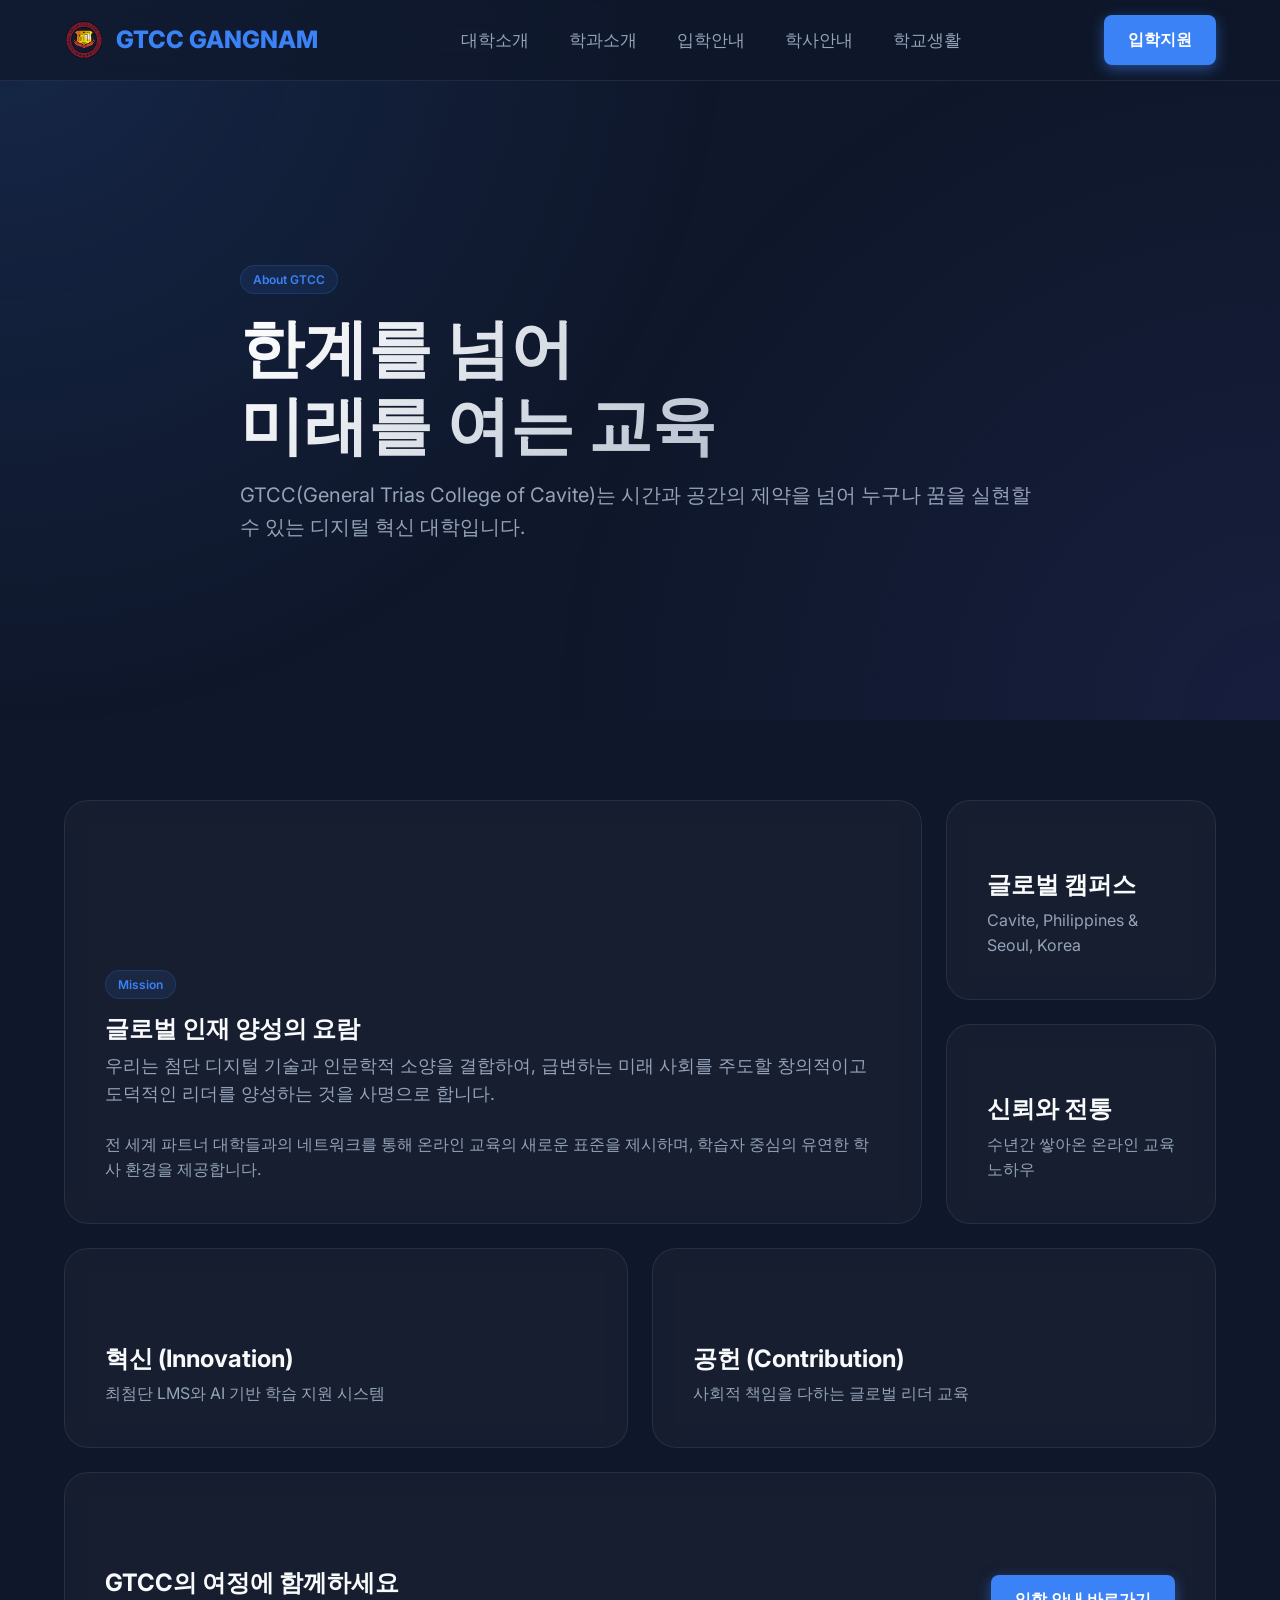
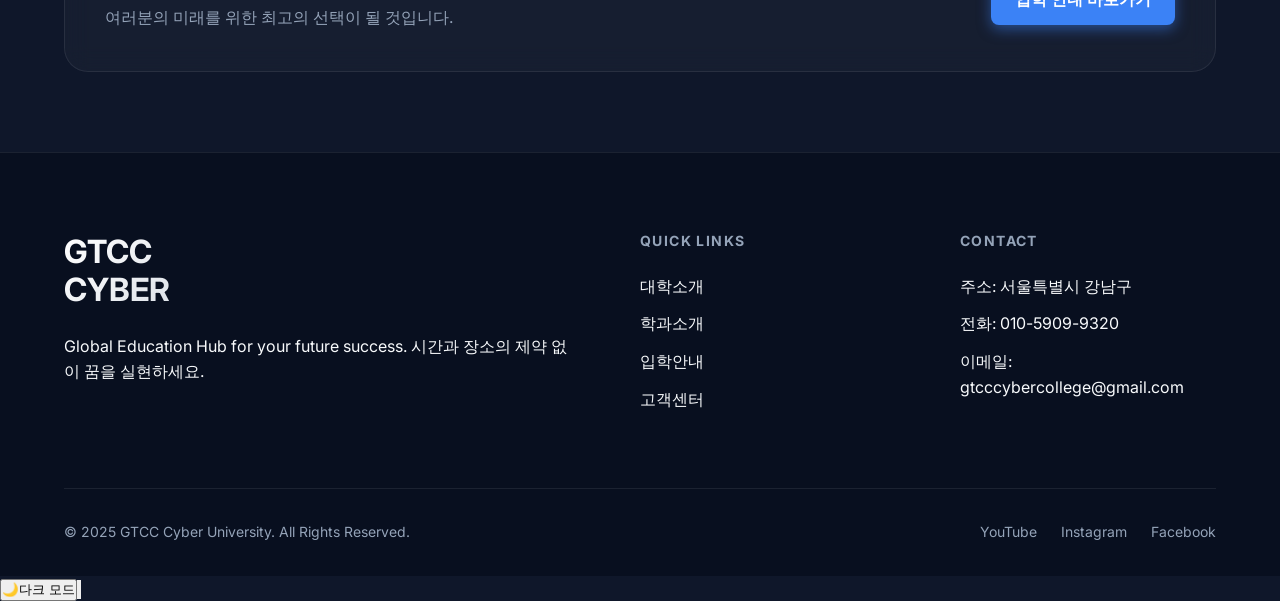
==== commit ef42908f: "test" ====
--- a/about.html
+++ b/about.html
@@ -1,21 +1,94 @@
 <!DOCTYPE html>
 <html lang="ko">
+
 <head>
     <meta charset="UTF-8" />
     <meta name="viewport" content="width=device-width, initial-scale=1.0" />
     <title>대학소개 | GTCC</title>
     <link rel="icon" type="image/png" href="assets/icons/gtcc.png" />
     <link rel="stylesheet" href="assets/css/styles.css" />
-    <link rel="preconnect" href="https://fonts.googleapis.com">
-    <link rel="preconnect" href="https://fonts.gstatic.com" crossorigin>
-    <link href="https://fonts.googleapis.com/css2?family=Noto+Sans+KR:wght@300;400;500;700&display=swap" rel="stylesheet">
 </head>
+
 <body>
     <div data-include="assets/partials/header.html"></div>
+
+    <main>
+        <section class="hero animate-fade-in">
+            <div class="container">
+                <div class="hero-content">
+                    <span class="badge">About GTCC</span>
+                    <h1 class="title-large">한계를 넘어<br>미래를 여는 교육</h1>
+                    <p>GTCC(General Trias College of Cavite)는 시간과 공간의 제약을 넘어 누구나 꿈을 실현할 수 있는 디지털 혁신 대학입니다.</p>
+                </div>
+            </div>
+        </section>
+
+        <section class="section">
+            <div class="container">
+                <div class="bento-grid">
+                    <!-- Mission Statement -->
+                    <div class="bento-item glass col-3 row-2">
+                        <div class="card-content">
+                            <span class="badge">Mission</span>
+                            <h3>글로벌 인재 양성의 요람</h3>
+                            <p style="font-size: 1.1rem;">우리는 첨단 디지털 기술과 인문학적 소양을 결합하여, 급변하는 미래 사회를 주도할 창의적이고 도덕적인 리더를
+                                양성하는 것을 사명으로 합니다.</p>
+                            <p style="margin-top: 1.5rem; color: var(--text-muted);">전 세계 파트너 대학들과의 네트워크를 통해 온라인 교육의 새로운
+                                표준을 제시하며, 학습자 중심의 유연한 학사 환경을 제공합니다.</p>
+                        </div>
+                    </div>
+
+                    <!-- Campus Image/Visual -->
+                    <div class="bento-item glass">
+                        <div class="card-content">
+                            <h3>글로벌 캠퍼스</h3>
+                            <p>Cavite, Philippines & Seoul, Korea</p>
+                        </div>
+                    </div>
+
+                    <!-- History/Stats -->
+                    <div class="bento-item glass">
+                        <div class="card-content">
+                            <h3>신뢰와 전통</h3>
+                            <p>수년간 쌓아온 온라인 교육 노하우</p>
+                        </div>
+                    </div>
+
+                    <!-- Core Values -->
+                    <div class="bento-item glass col-2">
+                        <div class="card-content">
+                            <h3>혁신 (Innovation)</h3>
+                            <p>최첨단 LMS와 AI 기반 학습 지원 시스템</p>
+                        </div>
+                    </div>
+
+                    <div class="bento-item glass col-2">
+                        <div class="card-content">
+                            <h3>공헌 (Contribution)</h3>
+                            <p>사회적 책임을 다하는 글로벌 리더 교육</p>
+                        </div>
+                    </div>
+
+                    <!-- Bottom Wide CTA -->
+                    <div class="bento-item glass col-4">
+                        <div class="card-content"
+                            style="display: flex; justify-content: space-between; align-items: center; width: 100%;">
+                            <div>
+                                <h3>GTCC의 여정에 함께하세요</h3>
+                                <p>여러분의 미래를 위한 최고의 선택이 될 것입니다.</p>
+                            </div>
+                            <a href="admissions.html" class="btn btn-primary">입학 안내 바로가기</a>
+                        </div>
+                    </div>
+                </div>
+            </div>
+        </section>
+    </main>
 
     <div data-include="assets/partials/footer.html"></div>
 
     <script src="assets/js/includes.js" defer></script>
     <script src="assets/js/main.js" defer></script>
 </body>
-</html>
+
+</html>
--- a/assets/css/styles.css
+++ b/assets/css/styles.css
@@ -1,2766 +1,356 @@
+@import url('https://fonts.googleapis.com/css2?family=Inter:wght@300;400;500;600;700&display=swap');
+
 :root {
-    --primary: #3a6ff7;
-    --primary-dark: #254fba;
-    --accent: #ffe27a;
-    --text: #1f2a44;
-    --muted: #5c6884;
-    --bg: #f7f9fc;
+    /* Colors - 2025 Trend: Deep Slate & Electric Blue */
+    --bg: #0f172a;
+    --bg-alt: #1e293b;
+    --primary: #3b82f6;
+    --primary-glow: rgba(59, 130, 246, 0.5);
+    --secondary: #6366f1;
+    --text: #f8fafc;
+    --text-muted: #94a3b8;
     --white: #ffffff;
-    --border: #e0e6f4;
-    font-family: 'Noto Sans KR', sans-serif;
-}
-
-body.theme-dark {
-    --primary: #8596ff;
-    --primary-dark: #5064e0;
-    --accent: #ffd166;
-    --text: #e6ecff;
-    --muted: #a5b4d6;
-    --bg: #0b1120;
-    --white: #131d35;
-    --border: rgba(133, 150, 210, 0.35);
-    background: var(--bg);
+    
+    /* Glassmorphism Tokens */
+    --glass-bg: rgba(255, 255, 255, 0.03);
+    --glass-border: rgba(255, 255, 255, 0.08);
+    --glass-blur: blur(12px);
+    
+    /* Design Tokens */
+    --radius-lg: 24px;
+    --radius-md: 16px;
+    --radius-sm: 8px;
+    --container-max: 1200px;
+    --transition: all 0.3s cubic-bezier(0.4, 0, 0.2, 1);
+    
+    font-family: 'Inter', system-ui, -apple-system, sans-serif;
+}
+
+/* Reset & Base */
+*, *::before, *::after {
+    box-sizing: border-box;
+    margin: 0;
+    padding: 0;
+}
+
+body {
+    background-color: var(--bg);
     color: var(--text);
-}
-
-body.theme-dark a:hover,
-body.theme-dark a:focus {
-    color: var(--primary);
-}
-
-body.theme-dark .hero {
-    --hero-background: radial-gradient(circle at top left, rgba(133, 150, 255, 0.18), transparent 60%),
-        linear-gradient(135deg, #0f1c3d 0%, #050b1e 70%) !important;
-    --hero-text-color: #e6ecff;
-    --hero-body-color: rgba(230, 236, 255, 0.7);
-}
-
-body.theme-dark .quick-item,
-body.theme-dark .highlight-card,
-body.theme-dark .news-card,
-body.theme-dark .guide-card,
-body.theme-dark .stat-card,
-body.theme-dark .resource-card,
-body.theme-dark .detail-card,
-body.theme-dark .program-card,
-body.theme-dark .support-card,
-body.theme-dark .contact-card,
-body.theme-dark .info-card {
-    box-shadow: 0 20px 40px rgba(2, 8, 26, 0.6);
-}
-
-body.theme-dark .site-footer {
-    background: #080f1f;
-    color: rgba(230, 236, 255, 0.82);
-}
-
-body.theme-dark .footer-links h3 {
-    color: var(--text);
-}
-
-body.theme-dark .footer-bottom {
-    border-top-color: rgba(133, 150, 210, 0.25);
-}
-
-* {
-    box-sizing: border-box;
-}
-
-body {
-    margin: 0;
-    background: var(--bg);
-    color: var(--text);
-    font-family: 'Noto Sans KR', sans-serif;
     line-height: 1.6;
-}
-
-
-
-.sr-only {
-    position: absolute;
-    width: 1px;
-    height: 1px;
-    padding: 0;
-    margin: -1px;
-    overflow: hidden;
-    clip: rect(0, 0, 0, 0);
-    border: 0;
+    overflow-x: hidden;
+    -webkit-font-smoothing: antialiased;
 }
 
 a {
     color: inherit;
     text-decoration: none;
-}
-
-a:hover,
-a:focus {
-    color: var(--primary-dark);
+    transition: var(--transition);
+}
+
+ul {
+    list-style: none;
 }
 
 img {
     max-width: 100%;
-    display: block;
+    height: auto;
+    border-radius: var(--radius-md);
 }
 
 .container {
-    width: min(1100px, 92vw);
+    max-width: var(--container-max);
     margin: 0 auto;
-}
-
-
-.content-page {
-    background: var(--white);
-}
-
-.page-hero {
-    padding: 6rem 0 3rem;
-    background: linear-gradient(135deg, var(--primary), var(--primary-dark));
-    color: var(--white);
-}
-
-.page-hero .container {
+    padding: 0 1.5rem;
+}
+
+.section {
+    padding: 5rem 0;
+}
+
+/* Typography */
+h1, h2, h3, h4 {
+    line-height: 1.2;
+    margin-bottom: 1rem;
+    font-weight: 700;
+}
+
+.title-large {
+    font-size: clamp(2.5rem, 5vw, 4rem);
+    background: linear-gradient(135deg, #fff 0%, #94a3b8 100%);
+    -webkit-background-clip: text;
+    -webkit-text-fill-color: transparent;
+}
+
+/* Glass Component Base */
+.glass {
+    background: var(--glass-bg);
+    backdrop-filter: var(--glass-blur);
+    -webkit-backdrop-filter: var(--glass-blur);
+    border: 1px solid var(--glass-border);
+    border-radius: var(--radius-lg);
+    transition: var(--transition);
+}
+
+.glass:hover {
+    border-color: rgba(59, 130, 246, 0.3);
+    box-shadow: 0 0 20px rgba(59, 130, 246, 0.1);
+}
+
+/* Header Styles */
+.site-header {
+    position: fixed;
+    top: 0;
+    left: 0;
+    right: 0;
+    z-index: 1000;
+    background: rgba(15, 23, 42, 0.7);
+    backdrop-filter: blur(16px);
+    -webkit-backdrop-filter: blur(16px);
+    border-bottom: 1px solid var(--glass-border);
+    transition: var(--transition);
+}
+
+.site-header .container {
+    display: flex;
+    align-items: center;
+    justify-content: space-between;
+    height: 80px;
+}
+
+.logo {
+    display: flex;
+    align-items: center;
+    gap: 0.75rem;
+    font-weight: 800;
+    font-size: 1.5rem;
+    color: var(--primary);
+}
+
+.logo img {
+    height: 40px;
+    width: auto;
+    border-radius: 0;
+}
+
+.main-nav ul {
+    display: flex;
+    gap: 2.5rem;
+}
+
+.main-nav a {
+    font-weight: 500;
+    font-size: 1.05rem;
+    color: var(--text-muted);
+}
+
+.main-nav a:hover, .main-nav .active {
+    color: var(--primary);
+}
+
+/* Mobile Nav Toggle */
+.nav-toggle {
+    display: none;
+    background: none;
+    border: none;
+    color: var(--text);
+    font-size: 1.5rem;
+    cursor: pointer;
+}
+
+@media (max-width: 768px) {
+    .nav-toggle {
+        display: block;
+    }
+    .main-nav {
+        position: fixed;
+        top: 80px;
+        left: 0;
+        right: 0;
+        bottom: 0;
+        background: var(--bg);
+        display: none;
+        flex-direction: column;
+        padding: 2rem;
+    }
+    .main-nav.is-active {
+        display: flex;
+    }
+    .main-nav ul {
+        flex-direction: column;
+        gap: 1.5rem;
+    }
+}
+
+/* Bento Grid System */
+.bento-grid {
+    display: grid;
+    grid-template-columns: repeat(4, 1fr);
+    grid-auto-rows: minmax(200px, auto);
+    gap: 1.5rem;
+}
+
+.bento-item {
+    padding: 2.5rem;
     display: flex;
     flex-direction: column;
-    gap: 0.75rem;
-}
-
-.page-category {
-    display: inline-flex;
-    align-items: center;
-    gap: 0.25rem;
-    padding: 0.35rem 0.8rem;
-    border-radius: 999px;
-    background: rgba(255, 255, 255, 0.18);
-    font-size: 0.85rem;
-    letter-spacing: 0.02em;
-}
-
-.page-body {
-    padding: 3.5rem 0;
-    background: var(--bg);
-}
-
-.page-body .container {
-    display: grid;
-    gap: 2.5rem;
-    grid-template-columns: minmax(0, 2fr) minmax(0, 1fr);
-    align-items: start;
-}
-
-.info-block,
-.info-aside {
-    background: var(--white);
-    border-radius: 1.25rem;
-    padding: 2.25rem;
-    box-shadow: 0 20px 45px rgba(17, 29, 63, 0.08);
-}
-
-.info-block h2 {
-    margin-top: 0;
-    font-size: 1.75rem;
-}
-
-.info-list {
-    margin: 1.5rem 0 0;
-    padding-left: 1.2rem;
-    display: grid;
-    gap: 0.75rem;
-    list-style: disc;
-}
-
-.info-list li {
-    color: var(--muted);
-    font-weight: 500;
-}
-
-.info-aside {
-    display: flex;
-    flex-direction: column;
-    gap: 1rem;
-}
-
-.info-aside h3 {
-    margin: 0;
-    font-size: 1.25rem;
-}
-
-.info-aside__time {
-    color: var(--muted);
-    font-size: 0.95rem;
-}
-
-.info-aside .btn {
-    text-align: center;
-}
-
-.map-section {
-    position: relative;
-    padding: clamp(3.5rem, 2.8rem + 2vw, 5rem) 0;
-    background: linear-gradient(150deg, rgba(233, 240, 255, 0.65) 0%, rgba(255, 255, 255, 0.95) 55%, #ffffff 100%);
-    overflow: hidden;
-}
-
-.map-section::before {
-    content: "";
-    position: absolute;
-    top: -18%;
-    right: -12%;
-    width: clamp(16rem, 30vw, 24rem);
-    height: clamp(16rem, 30vw, 24rem);
-    background: radial-gradient(circle at center, rgba(58, 111, 247, 0.18), rgba(58, 111, 247, 0));
-    filter: blur(0.25rem);
-    z-index: 0;
-}
-
-.map-section::after {
-    content: "";
-    position: absolute;
-    bottom: -22%;
-    left: -16%;
-    width: clamp(18rem, 32vw, 26rem);
-    height: clamp(18rem, 32vw, 26rem);
-    background: radial-gradient(circle at center, rgba(123, 154, 255, 0.12), rgba(123, 154, 255, 0));
-    filter: blur(0.35rem);
-    z-index: 0;
-}
-
-.map-section__grid {
-    position: relative;
-    display: grid;
-    gap: clamp(1.8rem, 1.2rem + 2vw, 2.8rem);
-    align-items: stretch;
-    z-index: 1;
-}
-
-.map-card {
-    background: var(--white);
-    border-radius: 1.35rem;
-    padding: clamp(1.75rem, 1.4rem + 1vw, 2.5rem);
-    box-shadow: 0 28px 55px rgba(17, 29, 63, 0.12);
-}
-
-.map-section__details.map-card {
-    padding: clamp(1.15rem, 0.95rem + 0.7vw, 1.7rem);
-}
-
-.map-section__details h2 {
-    margin: 0 0 1rem;
-    font-size: clamp(1.55rem, 1.2rem + 1.5vw, 1.95rem);
-}
-
-.map-section__details {
-    display: flex;
-    flex-direction: column;
-    gap: clamp(0.75rem, 0.6rem + 0.5vw, 1.05rem);
-}
-
-.map-section__intro,
-.map-section__details p {
-    color: var(--muted);
-    line-height: 1.8;
-    font-size: clamp(0.98rem, 0.92rem + 0.4vw, 1.08rem);
-}
-
-.map-meta {
-    margin-top: clamp(1.35rem, 1rem + 1vw, 1.85rem);
-}
-
-.map-section__details .map-meta {
-    margin-top: clamp(0.9rem, 0.7rem + 0.6vw, 1.2rem);
-}
-
-.map-meta dl {
-    margin: 0;
-    display: grid;
-    gap: clamp(0.65rem, 0.5rem + 0.4vw, 0.85rem);
-}
-
-.map-meta__row {
-    display: grid;
-    gap: 0.35rem;
-}
-
-.map-meta__row dt {
-    font-weight: 700;
-    color: var(--text);
-    font-size: clamp(0.95rem, 0.9rem + 0.3vw, 1rem);
-}
-
-.map-meta__row dd {
-    margin: 0;
-    color: var(--muted);
-    font-weight: 500;
-    font-size: clamp(0.95rem, 0.88rem + 0.35vw, 1.05rem);
-}
-
-.map-section__embed {
-    display: flex;
-    flex-direction: column;
-    gap: clamp(0.65rem, 0.55rem + 0.3vw, 0.9rem);
-}
-
-.map-section__embed.map-card {
-    padding: clamp(1.3rem, 1.1rem + 0.9vw, 2.1rem);
-}
-
-.map-embed {
-    position: relative;
-    padding-bottom: 56.25%;
-    height: 0;
-    border-radius: 1.15rem;
-    overflow: hidden;
-    box-shadow: 0 24px 55px rgba(17, 29, 63, 0.12);
-}
-
-.map-embed iframe {
-    position: absolute;
-    inset: 0;
-    width: 100%;
-    height: 100%;
-    border: 0;
-}
-
-.map-caption {
-    margin: 0;
-    font-size: clamp(0.88rem, 0.82rem + 0.3vw, 0.95rem);
-    color: var(--muted);
-}
-
-.map-section__cta {
-    margin-top: clamp(0.85rem, 0.7rem + 0.6vw, 1.2rem);
-    width: fit-content;
-}
-
-.page-detail {
-    padding: 3rem 0 5rem;
-}
-
-.page-detail .container {
-    max-width: 860px;
-}
-
-.page-detail h2 {
-    font-size: 1.75rem;
-    margin-bottom: 1rem;
-}
-
-.page-detail p {
-    color: var(--muted);
-    font-size: 1.05rem;
-    line-height: 1.8;
-}
-
-.info-block p {
-    margin-top: 1rem;
-    color: var(--muted);
-    line-height: 1.7;
-}
-
-.info-block .lead {
-    font-size: 1.05rem;
-    font-weight: 600;
-    color: var(--primary-dark);
-}
-
-.info-aside__lead {
-    color: var(--muted);
-    line-height: 1.6;
-}
-
-.contact-list {
-    margin: 0;
-    padding: 0;
-    list-style: none;
-    display: grid;
-    gap: 0.75rem;
-}
-
-.contact-list li {
-    display: flex;
-    justify-content: space-between;
-    gap: 1rem;
-    font-weight: 600;
-    color: var(--text);
-}
-
-.contact-list span {
-    color: var(--muted);
-    font-weight: 500;
-}
-
-.detail-grid {
-    display: grid;
-    gap: 1.75rem;
-}
-
-.detail-card {
-    background: var(--white);
-    border-radius: 1.25rem;
-    padding: 2rem;
-    box-shadow: 0 16px 40px rgba(17, 29, 63, 0.08);
-}
-
-.detail-card h3 {
-    margin-top: 0;
-    font-size: 1.35rem;
-}
-
-.detail-card p,
-.detail-card li {
-    color: var(--muted);
-    line-height: 1.7;
-}
-
-.detail-card ul {
-    margin: 1rem 0 0;
-    padding-left: 1.1rem;
-    display: grid;
-    gap: 0.6rem;
-}
-
-.data-table {
-    width: 100%;
-    border-collapse: collapse;
-    margin-top: 1.5rem;
-    font-size: 0.98rem;
-}
-
-.data-table thead {
-    background: var(--bg);
-}
-
-.data-table th,
-.data-table td {
-    border: 1px solid rgba(24, 37, 64, 0.08);
-    padding: 0.85rem 1rem;
-    text-align: left;
-}
-
-.badge-list {
-    display: flex;
-    flex-wrap: wrap;
-    gap: 0.6rem;
-    margin-top: 1rem;
-}
-
-.badge-list span {
-    display: inline-flex;
-    align-items: center;
-    padding: 0.4rem 0.85rem;
-    border-radius: 999px;
-    background: rgba(58, 111, 247, 0.12);
-    color: var(--primary-dark);
-    font-weight: 600;
-    font-size: 0.9rem;
-}
-
-.timeline {
-    margin-top: 1.5rem;
-    display: grid;
-    gap: 1.1rem;
-}
-
-.timeline-item {
-    border-left: 3px solid var(--primary);
-    padding-left: 1rem;
-}
-
-.timeline-item strong {
-    display: block;
-    color: var(--text);
-}
-
-.resource-grid {
-    display: grid;
-    gap: 1rem;
-}
-
-.resource-grid a {
-    display: inline-flex;
-    align-items: center;
-    justify-content: space-between;
-    padding: 0.9rem 1.1rem;
-    border-radius: 0.9rem;
-    background: var(--bg);
-    color: var(--text);
-    font-weight: 600;
-}
-
-.resource-grid a span {
-    color: var(--muted);
-    font-weight: 500;
-}
-
-.status-grid {
-    display: grid;
-    gap: 1rem;
-}
-
-.status-card {
-    display: flex;
-    justify-content: space-between;
-    padding: 1.2rem 1.4rem;
-    border-radius: 1rem;
-    background: var(--bg);
-}
-
-.status-card strong {
-    font-size: 1.4rem;
-    color: var(--primary-dark);
-}
-
-.status-card span {
-    color: var(--muted);
-}
-
-.highlight-list {
-    margin-top: 1.25rem;
-    display: grid;
-    gap: 0.75rem;
-}
-
-.highlight-list li {
-    background: var(--bg);
-    border-radius: 0.85rem;
-    padding: 0.9rem 1.1rem;
-    list-style: none;
-    color: var(--muted);
-    font-weight: 500;
-}
-
-.document-callout {
-    margin-top: 1.5rem;
-    padding: 1.1rem 1.3rem;
-    border-radius: 0.9rem;
-    background: rgba(58, 111, 247, 0.12);
-    color: var(--primary-dark);
-    font-weight: 600;
-}
-
-@media (min-width: 768px) {
-    .detail-grid {
-        grid-template-columns: repeat(2, minmax(0, 1fr));
-    }
-
-    .resource-grid {
-        grid-template-columns: repeat(2, minmax(0, 1fr));
-    }
-
-    .status-grid {
-        grid-template-columns: repeat(2, minmax(0, 1fr));
-    }
-
-    .map-section__grid {
-        grid-template-columns: minmax(0, 1fr) minmax(0, 1.1fr);
-        align-items: start;
-    }
-}
-
-@media (max-width: 960px) {
-    .page-body .container {
+    justify-content: flex-end;
+}
+
+.bento-item.col-2 { grid-column: span 2; }
+.bento-item.col-3 { grid-column: span 3; }
+.bento-item.col-4 { grid-column: span 4; }
+.bento-item.row-2 { grid-row: span 2; }
+
+@media (max-width: 1024px) {
+    .bento-grid {
+        grid-template-columns: repeat(2, 1fr);
+    }
+    .bento-item.col-3, .bento-item.col-4 { grid-column: span 2; }
+}
+
+@media (max-width: 640px) {
+    .bento-grid {
         grid-template-columns: 1fr;
     }
-}
-
-@media (max-width: 640px) {
-    .detail-grid {
-        grid-template-columns: 1fr;
-    }
-
-    .resource-grid {
-        grid-template-columns: 1fr;
-    }
-
-    .status-grid {
-        grid-template-columns: 1fr;
-    }
-
-    .map-card {
-        border-radius: 1.1rem;
-        padding: 1.6rem;
-        box-shadow: 0 18px 40px rgba(17, 29, 63, 0.14);
-    }
-
-    .map-section__cta {
-        width: 100%;
-    }
-}
-
+    .bento-item { grid-column: span 1 !important; }
+}
+
+/* Card Elements */
+.card-content h3 {
+    font-size: 1.5rem;
+    margin-bottom: 0.5rem;
+}
+
+.card-content p {
+    color: var(--text-muted);
+}
+
+/* Buttons */
 .btn {
     display: inline-flex;
     align-items: center;
     justify-content: center;
-    padding: 0.65rem 1.4rem;
-    border-radius: 999px;
+    padding: 0.75rem 1.5rem;
+    border-radius: var(--radius-sm);
     font-weight: 600;
-    border: 1px solid transparent;
-    transition: transform 0.2s ease, box-shadow 0.2s ease;
-}
-
-.btn.primary {
+    transition: var(--transition);
+    cursor: pointer;
+    border: none;
+}
+
+.btn-primary {
     background: var(--primary);
     color: var(--white);
-    box-shadow: 0 12px 24px rgba(58, 111, 247, 0.3);
-}
-
-.btn.primary:hover,
-.btn.primary:focus {
-    background: var(--primary-dark);
-    transform: translateY(-1px);
-}
-
-.btn.ghost {
-    background: transparent;
+    box-shadow: 0 4px 14px var(--primary-glow);
+}
+
+.btn-primary:hover {
+    transform: translateY(-2px);
+    box-shadow: 0 6px 20px var(--primary-glow);
+}
+
+.btn-glass {
+    background: rgba(255, 255, 255, 0.05);
+    border: 1px solid var(--glass-border);
+    color: var(--text);
+}
+
+/* Footer Styles */
+.site-footer {
+    padding: 5rem 0 2rem;
+    background: #080f1f;
+    border-top: 1px solid var(--glass-border);
+}
+
+.footer-grid {
+    display: grid;
+    grid-template-columns: 2fr 1fr 1fr;
+    gap: 4rem;
+    margin-bottom: 4rem;
+}
+
+.footer-brand h2 {
+    font-size: 2rem;
+    margin-bottom: 1.5rem;
+}
+
+.footer-section h4 {
+    color: var(--text-muted);
+    text-transform: uppercase;
+    letter-spacing: 0.1em;
+    font-size: 0.875rem;
+    margin-bottom: 1.5rem;
+}
+
+.footer-links li {
+    margin-bottom: 0.75rem;
+}
+
+.footer-links a:hover {
     color: var(--primary);
-    border-color: var(--primary);
-}
-
-.btn.ghost:hover,
-.btn.ghost:focus {
-    background: rgba(58, 111, 247, 0.08);
-    transform: translateY(-1px);
-}
-
-.dark-mode-toggle {
-    position: fixed;
-    left: 1.5rem;
-    bottom: 1.5rem;
-    display: inline-flex;
-    align-items: center;
-    gap: 0.5rem;
-    padding: 0.65rem 1.1rem;
-    border-radius: 999px;
-    background: var(--white);
-    color: var(--text);
-    border: 1px solid var(--border);
-    box-shadow: 0 16px 32px rgba(15, 31, 76, 0.25);
-    cursor: pointer;
-    z-index: 80;
-    transition: transform 0.3s ease, box-shadow 0.3s ease, background 0.3s ease, color 0.3s ease,
-        border-color 0.3s ease;
-}
-
-.dark-mode-toggle:hover,
-.dark-mode-toggle:focus {
-    transform: translateY(-2px);
-    box-shadow: 0 18px 36px rgba(15, 31, 76, 0.3);
-}
-
-.dark-mode-toggle:focus {
-    outline: 3px solid rgba(58, 111, 247, 0.35);
-    outline-offset: 3px;
-}
-
-.dark-mode-toggle__icon {
-    font-size: 1.1rem;
-    line-height: 1;
-}
-
-.dark-mode-toggle__label {
-    font-weight: 600;
-}
-
-body.theme-dark .dark-mode-toggle {
-    border-color: rgba(133, 150, 210, 0.45);
-    box-shadow: 0 20px 38px rgba(3, 8, 24, 0.55);
-}
-
-@media (max-width: 640px) {
-    .dark-mode-toggle {
-        left: 1rem;
-        bottom: 1rem;
-    }
-}
-
-.scroll-to-top {
-    position: fixed;
-    right: 1.5rem;
-    bottom: 1.5rem;
-    width: 3rem;
-    height: 3rem;
-    border-radius: 50%;
-    background: var(--primary);
-    color: var(--white);
-    border: none;
-    display: inline-flex;
-    align-items: center;
-    justify-content: center;
-    box-shadow: 0 16px 32px rgba(15, 31, 76, 0.25);
-    cursor: pointer;
-    opacity: 0;
-    visibility: hidden;
-    transform: translateY(12px);
-    transition: opacity 0.3s ease, transform 0.3s ease;
-    z-index: 80;
-}
-
-.scroll-to-top:focus {
-    outline: 3px solid rgba(58, 111, 247, 0.35);
-    outline-offset: 3px;
-}
-
-.scroll-to-top svg {
-    width: 1.2rem;
-    height: 1.2rem;
-    fill: currentColor;
-}
-
-.scroll-to-top.is-visible {
-    opacity: 1;
-    visibility: visible;
-    transform: translateY(0);
-}
-
-.hero {
-    background: var(
-        --hero-background,
-        radial-gradient(circle at top left, rgba(58, 111, 247, 0.16), transparent 60%),
-        var(--white)
-    );
-    color: var(--hero-text-color, inherit);
-    padding: 4.5rem 0;
-}
-
-.hero .container {
-    display: grid;
-    gap: 3rem;
-    align-items: center;
-    grid-template-columns: repeat(auto-fit, minmax(280px, 1fr));
-}
-
-.hero-text h1 {
-    font-size: clamp(2.2rem, 4vw, 3rem);
-    margin-bottom: 1rem;
-}
-
-.hero-text p {
-    color: var(--hero-body-color, var(--muted));
-    max-width: 32rem;
-}
-
+}
+
+.footer-bottom {
+    display: flex;
+    justify-content: space-between;
+    align-items: center;
+    padding-top: 2rem;
+    border-top: 1px solid var(--glass-border);
+    color: var(--text-muted);
+    font-size: 0.875rem;
+}
+
+.social-icons {
+    display: flex;
+    gap: 1.5rem;
+}
+
+@media (max-width: 768px) {
+    .footer-grid {
+        grid-template-columns: 1fr;
+        gap: 2rem;
+    }
+}
+
+/* Utility */
 .badge {
     display: inline-block;
-    padding: 0.35rem 0.8rem;
-    border-radius: 999px;
-    background: var(--accent);
-    color: var(--text);
+    padding: 0.25rem 0.75rem;
+    background: rgba(59, 130, 246, 0.1);
+    color: var(--primary);
+    border: 1px solid rgba(59, 130, 246, 0.2);
+    border-radius: 99px;
+    font-size: 0.75rem;
     font-weight: 600;
     margin-bottom: 1rem;
 }
 
-.hero-actions {
-    display: flex;
-    gap: 1rem;
-    margin-top: 2rem;
-}
-
-.hero-visual {
-    position: relative;
-    min-height: 260px;
-}
-
-.floating-card {
-    background: var(--floating-card-bg, var(--white));
-    border-radius: 1.5rem;
-    padding: 2rem;
-    box-shadow: 0 22px 40px rgba(34, 57, 120, 0.12);
-    max-width: 280px;
-    margin-left: auto;
-    color: var(--floating-card-color, var(--text));
-}
-
-.floating-card strong {
-    display: block;
-    font-size: 1.2rem;
-    margin-bottom: 0.5rem;
-}
-
-.floating-card a {
-    color: var(--floating-card-link, var(--primary));
-}
-
-.department-hero {
-    background: linear-gradient(135deg, rgba(58, 111, 247, 0.16) 0%, rgba(23, 41, 92, 0.08) 60%, transparent 100%),
-        var(--white);
-    padding: 4rem 0 2.5rem;
-}
-
-.department-hero .container {
-    display: grid;
-    gap: 2rem;
-}
-
-.department-hero__layout {
-    display: grid;
-    gap: 2.5rem;
-    grid-template-columns: minmax(0, 1fr);
-    align-items: start;
-}
-
-.department-hero__summary {
-    display: flex;
-    flex-direction: column;
-    gap: 1.25rem;
-}
-
-.department-hero__label {
-    display: inline-flex;
-    align-items: center;
-    gap: 0.4rem;
-    padding: 0.4rem 0.9rem;
-    border-radius: 999px;
-    background: rgba(58, 111, 247, 0.12);
-    color: var(--primary-dark);
-    font-weight: 600;
-    font-size: 0.9rem;
-}
-
-.department-hero__label svg {
-    width: 1rem;
-    height: 1rem;
-    fill: currentColor;
-}
-
-.department-hero h1 {
-    margin: 1rem 0 0.75rem;
-    font-size: clamp(2.2rem, 4vw, 3rem);
-}
-
-.department-hero p {
-    color: var(--muted);
-    max-width: 48rem;
-    font-size: 1.05rem;
-}
-
-.department-meta {
-    display: flex;
-    flex-wrap: wrap;
-    gap: 0.75rem 1.5rem;
-    margin-top: 1.5rem;
-}
-
-.department-meta span {
-    display: inline-flex;
-    align-items: center;
-    gap: 0.45rem;
-    padding: 0.55rem 1rem;
-    border-radius: 999px;
-    background: var(--bg);
-    color: var(--muted);
-    font-weight: 600;
-    font-size: 0.95rem;
-}
-
-.department-hero .department-tabs {
-    margin-top: 2.5rem;
-}
-
-.department-tabs {
-    border-top: 1px solid rgba(31, 42, 68, 0.08);
-    border-bottom: 1px solid rgba(31, 42, 68, 0.08);
-    background: var(--white);
-}
-
-.department-tabs__list {
-    display: flex;
-    flex-wrap: wrap;
-    gap: 0.75rem;
-    padding: 0.75rem 0;
-}
-
-.department-tabs [role="tab"] {
-    display: inline-flex;
-    align-items: center;
-    gap: 0.35rem;
-    padding: 0.55rem 1.2rem;
-    border-radius: 999px;
-    color: var(--muted);
-    font-weight: 600;
-    transition: background 0.2s ease, color 0.2s ease;
-}
-
-.department-tabs [role="tab"]:hover,
-.department-tabs [role="tab"]:focus,
-.department-tabs [role="tab"]:focus-visible {
-    background: rgba(58, 111, 247, 0.12);
-    color: var(--primary-dark);
-}
-
-.department-tabs [role="tab"].is-active {
-    background: var(--primary);
-    color: var(--white);
-    box-shadow: 0 12px 24px rgba(58, 111, 247, 0.25);
-}
-
-.department-hero__faculty {
-    background: var(--white);
-    border-radius: 1.5rem;
-    padding: 1.75rem 1.85rem;
-    box-shadow: 0 18px 38px rgba(17, 29, 63, 0.08);
-    display: flex;
-    flex-direction: column;
-    gap: 1.5rem;
-}
-
-.department-hero__faculty h2 {
-    font-size: 1.35rem;
-    margin: 0;
-}
-
-.department-hero__faculty-intro {
-    color: var(--muted);
-    font-size: 0.98rem;
-    margin: 0;
-    line-height: 1.7;
-}
-
-.department-hero__faculty-list {
-    display: grid;
-    gap: 1.1rem;
-}
-
-.faculty-card {
-    display: flex;
-    align-items: center;
-    gap: 1rem;
-    padding: 1.1rem 1.25rem;
-    border-radius: 1.25rem;
-    background: rgba(58, 111, 247, 0.08);
-}
-
-.faculty-card:nth-of-type(2n) {
-    background: rgba(18, 184, 134, 0.08);
-}
-
-.faculty-card:nth-of-type(3n) {
-    background: rgba(255, 123, 90, 0.08);
-}
-
-.faculty-card__photo {
-    width: 8.5rem;
-    height: 8.5rem;
-    border-radius: 1.1rem;
-    overflow: hidden;
-    flex-shrink: 0;
-    box-shadow: 0 12px 24px rgba(17, 29, 63, 0.12);
-}
-
-.faculty-card__photo img {
-    width: 100%;
-    height: 100%;
-    object-fit: cover;
-    display: block;
-}
-
-.faculty-card__body {
-    display: flex;
-    flex-direction: column;
-    gap: 0.3rem;
-}
-
-.faculty-card__name {
-    font-weight: 700;
-    font-size: 1.05rem;
-    margin: 0;
-}
-
-.faculty-card__role {
-    margin: 0;
-    color: var(--primary-dark);
-    font-weight: 600;
-    font-size: 0.95rem;
-}
-
-.faculty-card__focus {
-    margin: 0;
-    color: var(--muted);
-    font-size: 0.9rem;
-}
-
-@media (max-width: 960px) {
-    .department-hero__layout {
-        grid-template-columns: 1fr;
-    }
-
-    .department-hero__faculty {
-        padding: 1.5rem;
-    }
-}
-
-@media (max-width: 640px) {
-    .faculty-card {
-        align-items: flex-start;
-    }
-
-    .faculty-card__photo {
-        width: 7.2rem;
-        height: 7.2rem;
-        border-radius: 0.9rem;
-    }
-}
-
-.department-section {
-    padding: 3.5rem 0;
-}
-
-.department-hero + .department-section {
-    padding-top: 0;
-}
-
-.department-section:nth-of-type(even) {
-    background: var(--bg);
-}
-
-.department-layout {
-    display: grid;
-    gap: 2.5rem;
-}
-
-.department-layout--split {
-    grid-template-columns: repeat(auto-fit, minmax(280px, 1fr));
-    align-items: start;
-    gap: 3rem;
-}
-
-.department-section h2 {
-    margin: 0 0 1.25rem;
-    font-size: clamp(1.75rem, 3vw, 2.3rem);
-}
-
-.department-section p {
-    color: var(--muted);
-    line-height: 1.8;
-    font-size: 1.02rem;
-}
-
-.department-list {
-    list-style: none;
-    margin: 2rem 0 0;
-    padding: 0;
-    display: grid;
-    gap: 1.5rem;
-}
-
-.department-list li {
-    background: var(--white);
-    border-radius: 1.25rem;
-    padding: 1.6rem 1.8rem;
-    box-shadow: 0 18px 40px rgba(17, 29, 63, 0.08);
-    position: relative;
-}
-
-.department-list li::before {
-    content: '';
-    position: absolute;
-    top: 1.8rem;
-    left: 1.4rem;
-    width: 0.55rem;
-    height: 0.55rem;
-    border-radius: 0.2rem;
-    background: var(--primary);
-    box-shadow: 0 0 0 6px rgba(58, 111, 247, 0.15);
-}
-
-.department-list__title {
-    margin: 0 0 0.4rem 1.6rem;
-    font-size: 1.15rem;
-    font-weight: 700;
-    color: var(--text);
-}
-
-.department-list__subtitle {
-    margin: 0 0 0.75rem 1.6rem;
-    color: var(--primary-dark);
-    font-weight: 600;
-    font-size: 0.95rem;
-    letter-spacing: 0.01em;
-}
-
-.department-list__body {
-    margin: 0 0 0 1.6rem;
-    color: var(--muted);
-    line-height: 1.75;
-}
-
-.department-cards {
-    display: grid;
-    gap: 1.5rem;
-}
-
-.department-card {
-    background: var(--white);
-    border-radius: 1.2rem;
-    padding: 1.8rem;
-    box-shadow: 0 18px 40px rgba(17, 29, 63, 0.08);
-}
-
-.department-card h3 {
-    margin: 0 0 0.75rem;
-    font-size: 1.2rem;
-}
-
-.department-card ul {
-    margin: 0;
-    padding-left: 1.1rem;
-    display: grid;
-    gap: 0.55rem;
-    color: var(--muted);
-    line-height: 1.7;
-}
-
-.career-grid {
-    display: grid;
-    gap: 1.4rem;
-}
-
-.career-card {
-    background: var(--white);
-    border-radius: 1.2rem;
-    padding: 1.6rem 1.8rem;
-    box-shadow: 0 16px 32px rgba(17, 29, 63, 0.08);
-}
-
-.career-card strong {
-    display: block;
-    margin-bottom: 0.65rem;
-    font-size: 1.15rem;
-}
-
-.department-cta {
-    display: flex;
-    flex-wrap: wrap;
-    gap: 1rem;
-    margin-top: 2rem;
-}
-
-.department-cta .btn {
-    min-width: 180px;
-}
-
-@media (min-width: 768px) {
-    .department-cards {
-        grid-template-columns: repeat(2, minmax(0, 1fr));
-    }
-
-    .career-grid {
-        grid-template-columns: repeat(3, minmax(0, 1fr));
-    }
-}
-
-@media (max-width: 720px) {
-    .department-hero {
-        padding: 3.2rem 0 2rem;
-    }
-
-    .department-list li::before {
-        left: 1.1rem;
-    }
-
-    .department-list__title,
-    .department-list__subtitle,
-    .department-list__body {
-        margin-left: 1.35rem;
-    }
-}
-
-.hero-slider {
-    position: relative;
-    border-radius: 1.5rem;
-    overflow: hidden;
-    padding-bottom: 4.5rem;
-    background: var(--hero-background, var(--bg));
-    transition: background 0.6s ease;
-}
-
-.hero-slider__track {
-    position: relative;
-    overflow: hidden;
-    border-radius: inherit;
-    box-shadow: 0 28px 48px rgba(15, 31, 76, 0.16);
-    transition: height 0.6s ease;
-    background: transparent;
-    min-height: 40vh;
-}
-
-.hero-slide {
-    display: block;
-    margin: 0;
-    width: 100%;
-    --badge-background: var(--accent);
-    --badge-color: var(--text);
-    --hero-text-color: var(--text);
-    --hero-body-color: var(--muted);
-    --hero-ghost-color: var(--primary);
-    --hero-ghost-border: var(--primary);
-    --hero-ghost-hover: rgba(58, 111, 247, 0.08);
-    --floating-card-bg: var(--white);
-    --floating-card-color: var(--text);
-    --floating-card-link: var(--primary);
-}
-
-.hero-slider .hero-slide {
-    position: relative;
-    display: flex;
-    flex-direction: column;
-    justify-content: center;
-    align-items: center;
-    min-height: 40vh;
-    background-repeat: no-repeat;
-    background-position: center;
-    background-size: cover;
-}
-
-.hero-slider .slide-inner {
-    width: min(1100px, 100%);
-    max-width: 100%;
-    margin-inline: auto;
-    padding-inline: clamp(1.5rem, 5vw, 3.5rem);
-    box-sizing: border-box;
-}
-
-.hero-slider .hero-slide > * {
-    margin-bottom: 0;
-}
-
-.hero-slider .hero-slide img.bg {
-    position: absolute;
-    inset: 0;
-    width: 100%;
-    height: 100%;
-    object-fit: cover;
-    z-index: -1;
-}
-
-.hero-slide .hero-text h1 {
-    color: var(--hero-text-color, var(--text));
-}
-
-.hero-slide .hero-text p {
-    color: var(--hero-body-color, var(--muted));
-}
-
-.hero-slide .badge {
-    background: var(--badge-background, var(--accent));
-    color: var(--badge-color, var(--text));
-}
-
-.hero-slide .btn.ghost {
-    color: var(--hero-ghost-color, var(--primary));
-    border-color: var(--hero-ghost-border, var(--primary));
-}
-
-.hero-slide .btn.ghost:hover,
-.hero-slide .btn.ghost:focus {
-    background: var(--hero-ghost-hover, rgba(58, 111, 247, 0.08));
-}
-
-.hero-slide .floating-card {
-    background: var(--floating-card-bg, var(--white));
-    color: var(--floating-card-color, var(--text));
-    box-shadow: 0 22px 40px rgba(34, 57, 120, 0.12);
-}
-
-.hero-slide .floating-card a {
-    color: var(--floating-card-link, var(--primary));
-}
-
-.js-enabled .hero-slider__track {
-    min-height: 40vh;
-}
-
-.js-enabled .hero-slide {
-    position: absolute;
-    inset: 0;
-    opacity: 0;
-    visibility: hidden;
-    pointer-events: none;
-    transition: opacity 0.6s ease;
-}
-
-.js-enabled .hero-slide.is-active {
-    position: relative;
-    opacity: 1;
-    visibility: visible;
-    pointer-events: auto;
-    z-index: 1;
-}
-
-.hero-slider__controls {
-    position: absolute;
-    top: 50%;
-    left: 0;
-    right: 0;
-    display: flex;
-    align-items: center;
-    justify-content: space-between;
-    padding: 0 1.5rem;
-    pointer-events: none;
-    transform: translateY(-50%);
-    z-index: 5;
-}
-
-.hero-slider__control {
-    pointer-events: auto;
-    width: 44px;
-    height: 44px;
-    border-radius: 50%;
-    border: none;
-    background: rgba(255, 255, 255, 0.92);
-    color: var(--primary);
-    font-size: 1.75rem;
-    line-height: 1;
-    display: grid;
-    place-items: center;
-    box-shadow: 0 16px 32px rgba(15, 31, 76, 0.18);
-    transition: transform 0.2s ease, box-shadow 0.2s ease;
-}
-
-.hero-slider__control:hover,
-.hero-slider__control:focus {
-    transform: translateY(-2px);
-    box-shadow: 0 20px 40px rgba(15, 31, 76, 0.22);
-}
-
-.hero-slider__dots {
-    position: absolute;
-    left: 50%;
-    bottom: 0.75rem;
-    transform: translateX(-50%);
-    display: flex;
-    align-items: center;
-    justify-content: center;
-    gap: 0.75rem;
-    z-index: 5;
-}
-
-.hero-slider__dot {
-    width: 12px;
-    height: 12px;
-    border-radius: 999px;
-    border: none;
-    background: rgba(255, 255, 255, 0.55);
-    padding: 0;
-    transition: transform 0.2s ease, background 0.2s ease;
-}
-
-.hero-slider__dot.is-active {
-    background: var(--primary);
-    transform: scale(1.15);
-}
-
-.hero-slider__dot:focus {
-    outline: 2px solid var(--primary);
-    outline-offset: 2px;
-}
-
-@media (max-width: 768px) {
-    .hero-slider {
-        padding-bottom: 3.75rem;
-    }
-
-    .hero-slider__controls {
-        display: none;
-    }
-
-    .hero-slider__dots {
-        bottom: 0.5rem;
-        gap: 0.6rem;
-    }
-
-    .js-enabled .hero-slider__track {
-        min-height: 40vh;
-    }
-
-    .hero-slider__track {
-        border-radius: 1.5rem;
-    }
-}
-
-.quick-links {
-    padding: 2.5rem 0;
-}
-
-.quick-links .container {
-    display: grid;
-    gap: 1rem;
-    grid-template-columns: repeat(auto-fit, minmax(220px, 1fr));
-}
-
-.quick-item {
-    display: flex;
-    gap: 1rem;
-    align-items: center;
-    padding: 1.25rem;
-    border-radius: 1rem;
-    background: var(--white);
-    box-shadow: 0 8px 20px rgba(19, 33, 68, 0.08);
-    transition: transform 0.2s ease, box-shadow 0.2s ease;
-}
-
-.quick-item:hover,
-.quick-item:focus {
-    transform: translateY(-3px);
-    box-shadow: 0 14px 30px rgba(19, 33, 68, 0.12);
-}
-
-.quick-item .icon {
-    font-size: 2rem;
-}
-
-.section {
-    padding: 4rem 0;
-}
-
-.section-heading {
-    display: flex;
-    justify-content: space-between;
-    align-items: baseline;
-    gap: 1rem;
-    margin-bottom: 2.5rem;
-}
-
-.section-heading p {
-    color: var(--muted);
-}
-
-.split {
-    display: grid;
-    gap: 3rem;
-    grid-template-columns: repeat(auto-fit, minmax(280px, 1fr));
-    align-items: start;
-}
-
-.feature-list {
-    padding: 0;
-    margin: 2rem 0;
-    list-style: none;
-    display: grid;
-    gap: 0.75rem;
-}
-
-.feature-list li {
-    padding-left: 1.5rem;
-    position: relative;
-}
-
-.feature-list li::before {
-    content: "•";
-    position: absolute;
-    left: 0;
-    color: var(--primary);
-}
-
-.highlight-card {
-    background: linear-gradient(160deg, rgba(58, 111, 247, 0.12), rgba(58, 111, 247, 0));
-    border-radius: 1.5rem;
-    padding: 2.5rem;
-    box-shadow: inset 0 0 0 1px rgba(58, 111, 247, 0.16);
-}
-
-.highlight-card__title {
-    font-size: 1.5rem;
-    font-weight: 700;
-    margin-bottom: 1.5rem;
-}
-
-.highlight-card .stat {
-    display: flex;
-    align-items: baseline;
-    gap: 0.5rem;
-    margin-bottom: 1rem;
-}
-
-.highlight-card .label--center-bold {
-    display: block;
-    width: 100%;
-    text-align: center;
-    font-weight: 700;
-}
-
-.highlight-card .number {
-    font-size: 2.8rem;
-    font-weight: 700;
-}
-
-.process-steps {
-    list-style: none;
-    padding: 0;
-    margin: 0;
-    display: grid;
-    gap: 1rem;
-}
-
-.process-step {
-    display: grid;
-    grid-template-columns: auto 1fr;
-    gap: 1rem;
-    align-items: flex-start;
-}
-
-.process-step__index {
-    display: inline-flex;
-    align-items: center;
-    justify-content: center;
-    width: 2.5rem;
-    height: 2.5rem;
-    border-radius: 999px;
-    background: var(--primary);
-    color: var(--white);
-    font-weight: 700;
-}
-
-.process-step__example {
-    margin-top: 0.35rem;
-    color: var(--text-subtle);
-    font-size: 0.95rem;
-}
-
-.about-slider {
-    position: relative;
-    border-radius: 1.5rem;
-    overflow: hidden;
-    background: linear-gradient(160deg, rgba(58, 111, 247, 0.12), rgba(58, 111, 247, 0));
-    box-shadow: inset 0 0 0 1px rgba(58, 111, 247, 0.16);
-    display: flex;
-    flex-direction: column;
-}
-
-.about-slider__track {
-    position: relative;
-}
-
-.about-slide {
-    display: none;
-    margin: 0;
-    color: inherit;
-    background: rgba(255, 255, 255, 0.72);
-}
-
-.about-slide.is-active {
-    display: block;
-}
-
-.about-slide img {
-    display: block;
-    width: 100%;
-    height: clamp(220px, 35vw, 320px);
-    object-fit: cover;
-}
-
-.about-slide figcaption {
-    padding: 1.5rem;
-    font-size: 0.95rem;
-    line-height: 1.6;
-    color: var(--muted-dark, #344255);
-}
-
-.about-slider__controls {
-    position: absolute;
-    top: 50%;
-    left: 0;
-    width: 100%;
-    display: flex;
-    justify-content: space-between;
-    padding: 0 1rem;
-    transform: translateY(-50%);
-    pointer-events: none;
-}
-
-.about-slider__control {
-    pointer-events: auto;
-    width: 2.5rem;
-    height: 2.5rem;
-    border-radius: 50%;
-    border: none;
-    background: rgba(15, 23, 42, 0.55);
-    color: #ffffff;
+/* Hero Section */
+.hero {
+    min-height: 80vh;
+    display: flex;
+    align-items: center;
+    padding-top: 120px;
+    background: radial-gradient(circle at 0% 0%, rgba(59, 130, 246, 0.15) 0%, transparent 50%),
+                radial-gradient(circle at 100% 100%, rgba(99, 102, 241, 0.1) 0%, transparent 50%);
+}
+
+.hero-content {
+    max-width: 800px;
+}
+
+.hero p {
     font-size: 1.25rem;
-    display: flex;
-    align-items: center;
-    justify-content: center;
-    cursor: pointer;
-    transition: background 0.2s ease;
-}
-
-.about-slider__control:hover,
-.about-slider__control:focus-visible {
-    background: rgba(58, 111, 247, 0.85);
-}
-
-.about-slider__dots {
-    display: flex;
-    justify-content: center;
-    gap: 0.5rem;
-    padding: 1rem 0 1.25rem;
-}
-
-.about-slider__dot {
-    width: 0.75rem;
-    height: 0.75rem;
-    border-radius: 50%;
-    border: none;
-    background: rgba(58, 111, 247, 0.3);
-    cursor: pointer;
-    transition: transform 0.2s ease, background 0.2s ease;
-}
-
-.about-slider__dot.is-active {
-    background: var(--primary);
-    transform: scale(1.1);
-}
-
-.about-slider__dot:focus-visible {
-    outline: 2px solid var(--primary);
-    outline-offset: 2px;
-}
-
-@media (prefers-reduced-motion: reduce) {
-    .about-slider__control,
-    .about-slider__dot {
-        transition: none;
-    }
-}
-
-
-.program-grid {
-    display: grid;
-    gap: 1.5rem;
-    grid-template-columns: repeat(2, minmax(0, 1fr));
-}
-
-@media (max-width: 768px) {
-    .program-grid {
-        grid-template-columns: 1fr;
-    }
-}
-
-.program-card {
-    background: var(--white);
-    border-radius: 1.25rem;
-    padding: 1.75rem;
-    box-shadow: 0 12px 24px rgba(34, 57, 120, 0.08);
-    display: flex;
-    flex-direction: column;
-    gap: 1rem;
-}
-
-.program-card h3 {
-    margin: 0;
-}
-
-.program-card a {
-    font-weight: 600;
-    color: var(--primary);
-}
-
-.hero--lecture {
-    background: linear-gradient(135deg, rgba(58, 111, 247, 0.14) 0%, rgba(255, 226, 122, 0.18) 45%, rgba(255, 255, 255, 0.9) 100%);
-}
-
-.lecture-library {
-    background: linear-gradient(180deg, rgba(58, 111, 247, 0.08), transparent 65%);
-}
-
-.lecture-grid {
-    display: grid;
-    gap: 1.75rem;
-    grid-template-columns: repeat(auto-fit, minmax(280px, 1fr));
-}
-
-.lecture-card {
-    background: var(--white);
-    border-radius: 1.25rem;
-    box-shadow: 0 16px 32px rgba(31, 42, 68, 0.12);
-    display: flex;
-    flex-direction: column;
-    overflow: hidden;
-}
-
-.lecture-media {
-    position: relative;
-    aspect-ratio: 16 / 9;
-    background: rgba(58, 111, 247, 0.18);
-}
-
-.lecture-media iframe {
-    position: absolute;
-    inset: 0;
-    width: 100%;
-    height: 100%;
-    border: 0;
-}
-
-.lecture-body {
-    padding: 1.75rem;
-    display: flex;
-    flex-direction: column;
-    gap: 0.75rem;
-}
-
-.lecture-number {
-    font-size: 0.85rem;
-    font-weight: 700;
-    letter-spacing: 0.08em;
-    text-transform: uppercase;
-    color: var(--primary);
-}
-
-.lecture-meta {
-    list-style: none;
-    margin: 0;
-    padding: 0;
-    display: grid;
-    gap: 0.45rem;
-}
-
-.lecture-meta li {
-    position: relative;
-    padding-left: 1.4rem;
-    color: var(--muted);
-}
-
-.lecture-meta li::before {
-    content: "•";
-    position: absolute;
-    left: 0;
-    top: 0;
-    color: var(--primary);
-    font-weight: 700;
-}
-
-.lecture-meta strong {
-    color: var(--text);
-    font-weight: 600;
-}
-
-.admissions {
-    background: var(--white);
-}
-
-.info-list {
-    display: grid;
-    gap: 1.25rem;
-}
-
-.info-list div {
-    background: rgba(58, 111, 247, 0.06);
-    padding: 1rem 1.25rem;
-    border-radius: 1rem;
-}
-
-.info-list dt {
-    font-weight: 600;
-}
-
-.admission-card {
-    background: linear-gradient(180deg, rgba(58, 111, 247, 0.14), rgba(58, 111, 247, 0.04));
-    border-radius: 1.5rem;
-    padding: 2rem;
-    box-shadow: 0 20px 36px rgba(34, 57, 120, 0.14);
-}
-
-.admission-card form {
-    display: grid;
-    gap: 1rem;
-}
-
-.admission-card label {
-    display: grid;
-    gap: 0.35rem;
-    font-size: 0.9rem;
-}
-
-.admission-card input {
-    padding: 0.75rem 1rem;
-    border-radius: 0.9rem;
-    border: 1px solid var(--border);
-    font: inherit;
-}
-
-.news {
-    background: var(--white);
-}
-
-.news-grid {
-    display: grid;
-    gap: 1.5rem;
-    grid-template-columns: repeat(auto-fit, minmax(240px, 1fr));
-    align-items: stretch;
-}
-
-.news-card {
-    padding: 1.75rem;
-    border-radius: 1.25rem;
-    border: 1px solid var(--border);
-    background: var(--white);
-    display: grid;
-    gap: 0.75rem;
-    align-content: start;
-    height: 100%;
-}
-
-#news .news-card {
-    padding-block: calc(1.75rem * 2 / 3);
-    gap: 0.5rem;
-}
-
-#news .news-card .feature-list {
-    margin: 0.75rem 0 0;
-    gap: 0.5rem;
-}
-
-.news-card .tag {
-    font-size: 0.75rem;
-    font-weight: 700;
-    color: var(--primary);
-}
-
-.support {
-    background: radial-gradient(circle at center, rgba(58, 111, 247, 0.06), transparent 60%);
-}
-
-.support-list {
-    list-style: none;
-    padding: 0;
-    margin: 2rem 0 0;
-    display: grid;
-    gap: 1rem;
-}
-
-.support-list li {
-    background: var(--white);
-    border-radius: 1.25rem;
-    padding: 1.5rem;
-    box-shadow: 0 12px 26px rgba(34, 57, 120, 0.1);
-    display: grid;
-    gap: 0.35rem;
-}
-
-.support-cta {
-    background: linear-gradient(180deg, rgba(255, 226, 122, 0.4), rgba(255, 226, 122, 0.1));
-    border-radius: 1.5rem;
-    padding: 2.5rem;
-    display: grid;
-    gap: 1.5rem;
-}
-
-.support-cta--newsletter {
-    position: relative;
-    overflow: hidden;
-    background: radial-gradient(circle at 12% 15%, rgba(255, 255, 255, 0.9), transparent 55%),
-        radial-gradient(circle at 90% 10%, rgba(255, 218, 124, 0.45), transparent 60%),
-        linear-gradient(160deg, rgba(255, 214, 153, 0.65), rgba(255, 243, 214, 0.85));
-    border: 1px solid rgba(255, 186, 95, 0.4);
-    box-shadow: 0 22px 44px rgba(206, 138, 19, 0.18);
-    color: #402300;
-}
-
-.support-cta--newsletter::after {
-    content: "";
-    position: absolute;
-    inset: auto -30% -50% -30%;
-    height: 240px;
-    background: radial-gradient(circle, rgba(255, 255, 255, 0.65), transparent 70%);
-    opacity: 0.75;
-    pointer-events: none;
-}
-
-.support-cta--newsletter h3 {
-    font-size: clamp(1.75rem, 3.5vw, 2.25rem);
-    font-weight: 800;
-    margin: 0;
-    color: inherit;
-}
-
-.support-cta--newsletter p {
-    margin: 0;
-    color: rgba(64, 35, 0, 0.75);
-}
-
-.support-cta__eyebrow {
-    display: inline-flex;
-    align-items: center;
-    gap: 0.45rem;
-    font-size: 0.85rem;
-    letter-spacing: 0.08em;
-    font-weight: 700;
-    text-transform: uppercase;
-    color: rgba(64, 35, 0, 0.7);
-}
-
-.support-cta__eyebrow::before {
-    content: "";
-    width: 32px;
-    height: 1.5px;
-    background: currentColor;
-    opacity: 0.4;
-}
-
-.support-cta__form {
-    display: grid;
-    gap: 1rem;
-}
-
-.support-cta__field {
-    display: grid;
-    gap: 0.5rem;
-}
-
-.support-cta__field-label {
-    font-weight: 600;
-    font-size: 0.95rem;
-    color: rgba(64, 35, 0, 0.85);
-}
-
-.support-cta__field-control {
-    display: flex;
-    align-items: center;
-    gap: 0.75rem;
-    padding: 0.85rem 1rem;
-    border-radius: 999px;
-    background: rgba(255, 255, 255, 0.65);
-    border: 1px solid rgba(255, 186, 95, 0.4);
-    box-shadow: inset 0 1px 0 rgba(255, 255, 255, 0.8);
-    transition: border-color 0.2s ease, box-shadow 0.2s ease;
-}
-
-.support-cta__field-icon {
-    display: inline-flex;
-    color: rgba(64, 35, 0, 0.6);
-}
-
-.support-cta__field-control input[type='email'] {
-    flex: 1;
-    border: 0;
-    background: transparent;
-    font-size: 1rem;
-    color: #2c1700;
-    padding: 0;
-}
-
-.support-cta__field-control input[type='email']::placeholder {
-    color: rgba(64, 35, 0, 0.45);
-}
-
-.support-cta__field-control:focus-within {
-    border-color: rgba(255, 140, 0, 0.65);
-    box-shadow: 0 0 0 4px rgba(255, 194, 102, 0.35);
-}
-
-.support-cta--newsletter .btn.primary {
-    justify-self: start;
-    padding-inline: 1.75rem;
-    border-radius: 999px;
-    font-weight: 700;
-    box-shadow: 0 14px 28px rgba(210, 132, 0, 0.25);
-}
-
-.support-cta--newsletter .btn.primary:hover,
-.support-cta--newsletter .btn.primary:focus-visible {
-    transform: translateY(-1px);
-    box-shadow: 0 18px 34px rgba(210, 132, 0, 0.3);
-}
-
-.support-cta__feedback {
-    margin: 0;
-    font-size: 0.9rem;
-    color: rgba(64, 35, 0, 0.65);
-    min-height: 1.2em;
-}
-
-@media (max-width: 640px) {
-    .support-cta--newsletter {
-        padding: 2rem;
-    }
-
-    .support-cta--newsletter::after {
-        inset: auto -50% -60% -50%;
-    }
-
-    .support-cta__form {
-        gap: 0.85rem;
-    }
-
-    .support-cta--newsletter .btn.primary {
-        width: 100%;
-        justify-content: center;
-    }
-}
-
-.support-cta.events-register {
-    position: relative;
-    overflow: hidden;
-    background: radial-gradient(circle at top right, rgba(255, 255, 255, 0.85), rgba(255, 220, 124, 0.35))
-            no-repeat,
-        linear-gradient(160deg, rgba(255, 189, 90, 0.35), rgba(255, 239, 195, 0.25));
-    border: 1px solid rgba(255, 184, 77, 0.35);
-    box-shadow: 0 20px 40px rgba(209, 148, 15, 0.18);
-    padding: clamp(2rem, 5vw, 3rem);
-    gap: clamp(1.5rem, 4vw, 2.25rem);
-}
-
-.support-cta.events-register::before {
-    content: "";
-    position: absolute;
-    inset: -40% auto auto -10%;
-    width: 320px;
-    height: 320px;
-    background: radial-gradient(circle, rgba(255, 255, 255, 0.35), transparent 70%);
-    opacity: 0.6;
-    pointer-events: none;
-    transform: rotate(15deg);
-}
-
-.support-cta.events-register .cta-content,
-.support-cta.events-register .cta-actions {
-    position: relative;
-    z-index: 1;
-}
-
-.support-cta.events-register .cta-content {
-    display: grid;
-    gap: 1rem;
-}
-
-.support-cta.events-register .cta-eyebrow {
-    display: inline-flex;
-    align-items: center;
-    gap: 0.5rem;
-    font-size: 0.85rem;
-    letter-spacing: 0.08em;
-    text-transform: uppercase;
-    font-weight: 700;
-    color: rgba(120, 71, 0, 0.85);
-}
-
-.support-cta.events-register .cta-eyebrow::before {
-    content: "";
-    width: 30px;
-    height: 1.5px;
-    background: currentColor;
-    opacity: 0.5;
-}
-
-.support-cta.events-register h3 {
-    font-size: clamp(1.65rem, 3.5vw, 2rem);
-    font-weight: 800;
-    line-height: 1.3;
-    color: #4d2b00;
-    margin: 0;
-}
-
-.support-cta.events-register p {
-    margin: 0;
-    color: rgba(77, 43, 0, 0.8);
-    font-size: 1rem;
-    line-height: 1.7;
-}
-
-.support-cta.events-register .feature-list {
-    margin: 0;
-    padding-left: 1.15rem;
-    display: grid;
-    gap: 0.75rem;
-    color: rgba(77, 43, 0, 0.82);
-}
-
-.support-cta.events-register .feature-list strong {
-    font-weight: 700;
-    color: #4d2b00;
-}
-
-.support-cta.events-register .cta-actions {
-    display: grid;
-    gap: 0.75rem;
-    align-content: start;
-}
-
-.support-cta.events-register .btn.primary {
-    background: linear-gradient(135deg, #ff9933, #ff7b00);
-    border: none;
-    box-shadow: 0 14px 24px rgba(255, 139, 40, 0.35);
-}
-
-.support-cta.events-register .btn.primary:hover,
-.support-cta.events-register .btn.primary:focus-visible {
-    transform: translateY(-1px);
-    box-shadow: 0 16px 28px rgba(255, 139, 40, 0.5);
-}
-
-.support-cta.events-register .btn.ghost {
-    border-color: rgba(77, 43, 0, 0.35);
-    color: #4d2b00;
-    background: rgba(255, 255, 255, 0.6);
-    backdrop-filter: blur(6px);
-}
-
-.support-cta.events-register .btn.ghost:hover,
-.support-cta.events-register .btn.ghost:focus-visible {
-    border-color: rgba(77, 43, 0, 0.55);
-    background: rgba(255, 255, 255, 0.85);
-}
-
-@media (min-width: 768px) {
-    .support-cta.events-register {
-        grid-template-columns: 1.5fr minmax(0, 1fr);
-        align-items: center;
-    }
-
-    .support-cta.events-register .cta-actions {
-        justify-self: end;
-    }
-}
-
-.support-cta__intro {
-    margin: 0;
-    color: var(--text-subtle);
-    line-height: 1.6;
-}
-
-.comparison-grid {
-    display: grid;
-    gap: 1.25rem;
-}
-
-@media (min-width: 768px) {
-    .comparison-grid {
-        grid-template-columns: repeat(2, minmax(0, 1fr));
-    }
-}
-
-.comparison-card {
-    background: rgba(255, 255, 255, 0.72);
-    border-radius: 1.25rem;
-    padding: 1.5rem;
-    box-shadow: 0 10px 28px rgba(140, 100, 0, 0.12);
-    backdrop-filter: blur(8px);
-    display: grid;
-    gap: 0.65rem;
-}
-
-.comparison-card h4 {
-    font-size: 1.15rem;
-    font-weight: 700;
-    margin: 0;
-}
-
-.comparison-card p {
-    margin: 0;
-    line-height: 1.55;
-}
-
-.campus-video {
-    display: grid;
-    gap: 0.75rem;
-}
-
-.campus-video h4 {
-    font-size: 1.25rem;
-    font-weight: 600;
-}
-
-.video-slider {
-    display: grid;
-    gap: 1.25rem;
-}
-
-.video-slider__viewport {
-    position: relative;
-}
-
-.video-slider__track {
-    position: relative;
-}
-
-.video-slider__slide {
-    display: none;
-}
-
-.video-slider__slide.is-active {
-    display: block;
-    animation: videoSlideFade 360ms ease;
-}
-
-.video-slider__controls {
-    display: flex;
-    align-items: center;
-    justify-content: center;
-    gap: 1rem;
-    flex-wrap: wrap;
-}
-
-.video-slider__nav {
-    width: 2.5rem;
-    height: 2.5rem;
-    border-radius: 999px;
-    border: 1px solid rgba(15, 31, 76, 0.16);
-    background: var(--white);
-    color: var(--primary-dark);
-    display: inline-flex;
-    align-items: center;
-    justify-content: center;
-    font-size: 1.5rem;
-    transition: background 160ms ease, color 160ms ease, border-color 160ms ease, box-shadow 160ms ease;
-}
-
-.video-slider__nav:hover,
-.video-slider__nav:focus {
-    background: rgba(58, 111, 247, 0.1);
-    color: var(--primary);
-    border-color: rgba(58, 111, 247, 0.28);
-    box-shadow: 0 10px 20px rgba(15, 31, 76, 0.08);
-}
-
-.video-slider__dots {
-    display: flex;
-    gap: 0.5rem;
-    flex-wrap: wrap;
-    justify-content: center;
-}
-
-.video-slider__dot {
-    width: 0.75rem;
-    height: 0.75rem;
-    border-radius: 999px;
-    background: rgba(15, 31, 76, 0.2);
-    border: 0;
-    padding: 0;
-    transition: background 160ms ease, transform 160ms ease;
-}
-
-.video-slider__dot.is-active,
-.video-slider__dot:focus,
-.video-slider__dot:hover {
-    background: var(--primary);
-    transform: scale(1.1);
-}
-
-.video-slider__dot:focus-visible,
-.video-slider__nav:focus-visible {
-    outline: 3px solid rgba(58, 111, 247, 0.45);
-    outline-offset: 3px;
-}
-
-@keyframes videoSlideFade {
-    from {
-        opacity: 0.4;
-        transform: translateY(6px);
-    }
-
-    to {
-        opacity: 1;
-        transform: translateY(0);
-    }
-}
-
-.campus-video__description {
-    color: var(--muted);
-    line-height: 1.6;
-}
-
-.campus-picture {
-    display: grid;
-    gap: 0.75rem;
-}
-
-.campus-picture h4 {
-    font-size: 1.25rem;
-    font-weight: 600;
-}
-
-.campus-picture__description {
-    color: var(--muted);
-    line-height: 1.6;
-}
-
-.picture-wrapper {
-    position: relative;
-    width: 100%;
-    padding-bottom: 62.5%;
-    border-radius: 1.25rem;
-    overflow: hidden;
-    box-shadow: 0 20px 40px rgba(34, 57, 120, 0.14);
-    background: linear-gradient(160deg, rgba(58, 111, 247, 0.08), rgba(58, 111, 247, 0.22));
-}
-
-body.theme-dark .picture-wrapper {
-    box-shadow: 0 20px 40px rgba(3, 8, 24, 0.55);
-    background: linear-gradient(160deg, rgba(58, 111, 247, 0.18), rgba(58, 111, 247, 0.35));
-}
-
-.picture-wrapper img {
-    position: absolute;
-    inset: 0;
-    width: 100%;
-    height: 100%;
-    object-fit: cover;
-}
-
-.stats {
-    background: var(--white);
-    padding: 3rem 0;
-}
-
-.stats .container {
-    display: grid;
-    gap: 1rem;
-    grid-template-columns: repeat(auto-fit, minmax(140px, 1fr));
-}
-
-.stat-card {
-    background: rgba(58, 111, 247, 0.08);
-    border-radius: 1rem;
-    text-align: center;
-    padding: 1.5rem 1rem;
-    font-weight: 600;
-}
-
-.stat-card strong {
-    display: block;
-    font-size: 2rem;
-}
-
-.cta-banner {
-    padding: 1.33rem 0;
-    background: linear-gradient(135deg, rgba(58, 111, 247, 0.9), rgba(58, 111, 247, 0.7));
-    color: var(--white);
-    text-align: center;
-}
-
-.cta-banner p {
-    max-width: 32rem;
-    margin: 0.75rem auto 1.33rem;
-}
-
-.video-showcase {
-    padding: 4rem 0;
-    background: var(--white);
-}
-
-.video-showcase h2 {
-    text-align: center;
-    font-size: 2rem;
-    margin-bottom: 0.75rem;
-}
-
-.video-showcase .video-description {
-    text-align: center;
-    max-width: 38rem;
-    margin: 0 auto 2rem;
-    color: var(--muted);
-}
-
-.video-wrapper {
-    position: relative;
-    width: min(960px, 100%);
-    margin: 0 auto;
-    padding-bottom: 56.25%;
-    border-radius: 1rem;
-    overflow: hidden;
-    box-shadow: 0 20px 40px rgba(15, 31, 76, 0.15);
-    background: #000;
-}
-
-.video-wrapper iframe {
-    position: absolute;
-    inset: 0;
-    width: 100%;
-    height: 100%;
-    border: 0;
-}
-
-.site-footer {
-    background: #121a2f;
-    color: rgba(255, 255, 255, 0.78);
-    padding: 2rem 0 1.33rem;
-}
-
-.site-footer .logo {
-    display: block;
-    margin: 0 0 0.75rem;
-    font-size: 1rem;
-    letter-spacing: 0.08em;
-    white-space: nowrap;
-    color: #fff;
-}
-
-.footer-top {
-    display: flex;
-    flex-wrap: wrap;
-    justify-content: flex-start;
-    align-items: flex-start;
-    gap: 1.67rem 2.5rem;
-    margin-bottom: 1.67rem;
-}
-
-.footer-top > div {
-    flex: 1 1 220px;
-    min-width: 200px;
-    text-align: left;
-}
-
-.footer-links ul {
-    list-style: none;
-    padding: 0;
-    margin: 0;
-    display: grid;
-    gap: 0.5rem;
-}
-
-.footer-links h3 {
-    color: #fff;
-    margin-bottom: 0.75rem;
-}
-
-.footer-bottom {
-    display: flex;
-    justify-content: space-between;
-    align-items: center;
-    gap: 1rem;
-    border-top: 1px solid rgba(255, 255, 255, 0.08);
-    padding-top: 1rem;
-    font-size: 0.85rem;
-    flex-wrap: wrap;
-    text-align: left;
-}
-
-.social {
-    display: flex;
-    gap: 1rem;
-    justify-content: flex-start;
-}
-
-@media (max-width: 768px) {
-    .footer-top {
-        justify-content: flex-start;
-        gap: 1.5rem;
-    }
-
-    .footer-top > div {
-        flex: 1 1 100%;
-    }
-
-}
-
-@media (max-width: 768px) {
-    .video-showcase {
-        padding: 3rem 0;
-    }
-
-    .video-showcase h2 {
-        font-size: 1.6rem;
-    }
-
-    .video-showcase .video-description {
-        margin-bottom: 1.5rem;
-    }
-
-    .footer-bottom {
-        flex-direction: column;
-        align-items: flex-start;
-        text-align: left;
-        gap: 0.75rem;
-    }
-
-    .footer-bottom .social {
-        justify-content: flex-start;
-    }
-
-    .page-body .container {
-        grid-template-columns: 1fr;
-    }
-
-    .info-block,
-    .info-aside {
-        padding: 1.75rem;
-    }
-
-    .page-hero {
-        padding: 4rem 0 2.5rem;
-    }
-}
-
-.profile-layout {
-    display: grid;
-    grid-template-columns: minmax(0, 320px) minmax(0, 1fr);
-    gap: 2.5rem;
-    align-items: start;
-}
-
-.page-body .container.container--profile,
-.page-detail .container.container--profile {
-    display: block;
-}
-
-.profile-layout--reverse {
-    grid-template-columns: minmax(0, 1fr) minmax(0, 320px);
-}
-
-.profile-card {
-    background: var(--white);
-    border-radius: 1.25rem;
-    box-shadow: 0 16px 40px rgba(31, 42, 68, 0.12);
-    padding: 2rem;
-    display: flex;
-    flex-direction: column;
-    gap: 1.5rem;
-    position: sticky;
-    top: 6.5rem;
-}
-
-.profile-card__photo {
-    border-radius: 1rem;
-    overflow: hidden;
-    aspect-ratio: 3 / 4;
-    background: linear-gradient(135deg, rgba(58, 111, 247, 0.08), rgba(255, 226, 122, 0.15));
-    display: flex;
-    align-items: center;
-    justify-content: center;
-}
-
-.profile-card__photo img {
-    width: 100%;
-    height: 100%;
-    object-fit: cover;
-}
-
-.profile-card__body {
-    display: flex;
-    flex-direction: column;
-    gap: 0.35rem;
-}
-
-.profile-card__role {
-    font-weight: 600;
-    color: var(--primary-dark);
-    letter-spacing: 0.02em;
-}
-
-.profile-card__name {
-    font-size: 1.6rem;
-    font-weight: 700;
-}
-
-.profile-card__quote {
-    margin-top: 0.25rem;
-    color: var(--muted);
-    font-style: italic;
-}
-
-.profile-card__meta dl {
-    margin: 0;
-    display: grid;
-    gap: 1rem;
-}
-
-.profile-card__meta dt {
-    font-weight: 600;
-    color: var(--text);
-}
-
-.profile-card__meta dd {
-    margin: 0.35rem 0 0;
-    color: var(--muted);
-    line-height: 1.5;
-}
-
-.profile-content {
-    background: rgba(255, 255, 255, 0.85);
-    border-radius: 1.25rem;
-    padding: 2.5rem;
-    box-shadow: 0 12px 32px rgba(31, 42, 68, 0.08);
-    display: flex;
-    flex-direction: column;
-    gap: 1.25rem;
-}
-
-.profile-content .lead {
-    font-size: 1.05rem;
-    color: var(--muted);
-}
-
-.founder-timeline-section {
-    padding: 4rem 0 5rem;
-    background: linear-gradient(180deg, rgba(58, 111, 247, 0.06), transparent 65%);
-}
-
-.founder-timeline {
-    list-style: none;
-    margin: 2.5rem 0 0;
-    padding: 0;
-    border-left: 4px solid rgba(58, 111, 247, 0.18);
-}
-
-.founder-timeline li {
-    position: relative;
-    padding: 0 0 2.5rem 2rem;
-}
-
-.founder-timeline li::before {
-    content: "";
-    position: absolute;
-    width: 16px;
-    height: 16px;
-    background: var(--white);
-    border: 4px solid var(--primary);
-    border-radius: 50%;
-    left: -10px;
-    top: 0.1rem;
-    box-shadow: 0 8px 16px rgba(58, 111, 247, 0.25);
-}
-
-.founder-timeline time {
-    font-weight: 700;
-    color: var(--primary-dark);
-    letter-spacing: 0.04em;
-}
-
-.founder-timeline h3 {
-    margin: 0.35rem 0;
-}
-
-.founder-timeline p {
-    margin: 0;
-    color: var(--muted);
-}
-
-@media (max-width: 960px) {
-    .profile-layout,
-    .profile-layout--reverse {
-        grid-template-columns: 1fr;
-    }
-
-    .profile-card {
-        position: static;
-        order: -1;
-    }
-}
-
-@media (max-width: 720px) {
-    .profile-card,
-    .profile-content {
-        padding: 1.75rem;
-    }
-
-    .founder-timeline li {
-        padding-left: 1.6rem;
-    }
-
-    .founder-timeline li::before {
-        left: -12px;
-    }
-}
-
-.educator-page .page-body {
-    padding: 4rem 0 2rem;
-}
-
-.educator-page .page-body .container {
-    grid-template-columns: 1fr;
-    gap: 2.5rem;
-}
-
-.educator-intro {
-    background: rgba(255, 255, 255, 0.92);
-    border-radius: 1.25rem;
-    padding: 2.25rem;
-    box-shadow: 0 16px 32px rgba(31, 42, 68, 0.12);
-    display: grid;
-    gap: 1.5rem;
-}
-
-.educator-list {
-    display: grid;
-    grid-template-columns: repeat(2, minmax(0, 1fr));
-    gap: 2rem;
-    margin-top: 2.5rem;
-}
-
-.educator-card {
-    background: var(--white);
-    border-radius: 1.25rem;
-    box-shadow: 0 20px 40px rgba(31, 42, 68, 0.12);
-    padding: 2rem;
-    display: grid;
-    grid-template-columns: minmax(0, 210px) minmax(0, 1fr);
-    gap: 1.5rem;
-    align-items: start;
-}
-
-.educator-card__media {
-    aspect-ratio: 3 / 4;
-    border-radius: 1rem;
-    overflow: hidden;
-    background: linear-gradient(135deg, rgba(58, 111, 247, 0.1), rgba(255, 226, 122, 0.25));
-    display: flex;
-    align-items: center;
-    justify-content: center;
-}
-
-.educator-card__media img {
-    width: 100%;
-    height: 100%;
-    object-fit: cover;
-}
-
-.educator-card__content {
-    display: flex;
-    flex-direction: column;
-    gap: 1rem;
-}
-
-.educator-card__role {
-    font-weight: 600;
-    color: var(--primary-dark);
-    letter-spacing: 0.02em;
-}
-
-.educator-card__name {
-    font-size: 1.5rem;
-    margin: 0.1rem 0 0;
-}
-
-.educator-card__meta {
-    margin: 0;
-    display: grid;
-    gap: 1.2rem;
-}
-
-.educator-card__meta dt {
-    font-weight: 600;
-    color: var(--text);
-}
-
-.educator-card__meta dd {
-    margin: 0.25rem 0 0;
-    color: var(--muted);
-    line-height: 1.5;
-}
-
-@media (max-width: 1024px) {
-    .educator-card {
-        grid-template-columns: minmax(0, 180px) minmax(0, 1fr);
-    }
-}
-
-@media (max-width: 768px) {
-    .educator-list {
-        grid-template-columns: 1fr;
-    }
-}
-
-@media (max-width: 720px) {
-    .educator-intro {
-        padding: 1.75rem;
-    }
-
-    .educator-card {
-        grid-template-columns: 1fr;
-        text-align: left;
-    }
-
-    .educator-card__media {
-        max-width: min(330px, 100%);
-        margin: 0 auto;
-    }
-}
+    color: var(--text-muted);
+    margin-bottom: 2rem;
+}
+
+/* Animations */
+@keyframes fadeIn {
+    from { opacity: 0; transform: translateY(20px); }
+    to { opacity: 1; transform: translateY(0); }
+}
+
+.animate-fade-in {
+    animation: fadeIn 0.8s ease-out forwards;
+}
